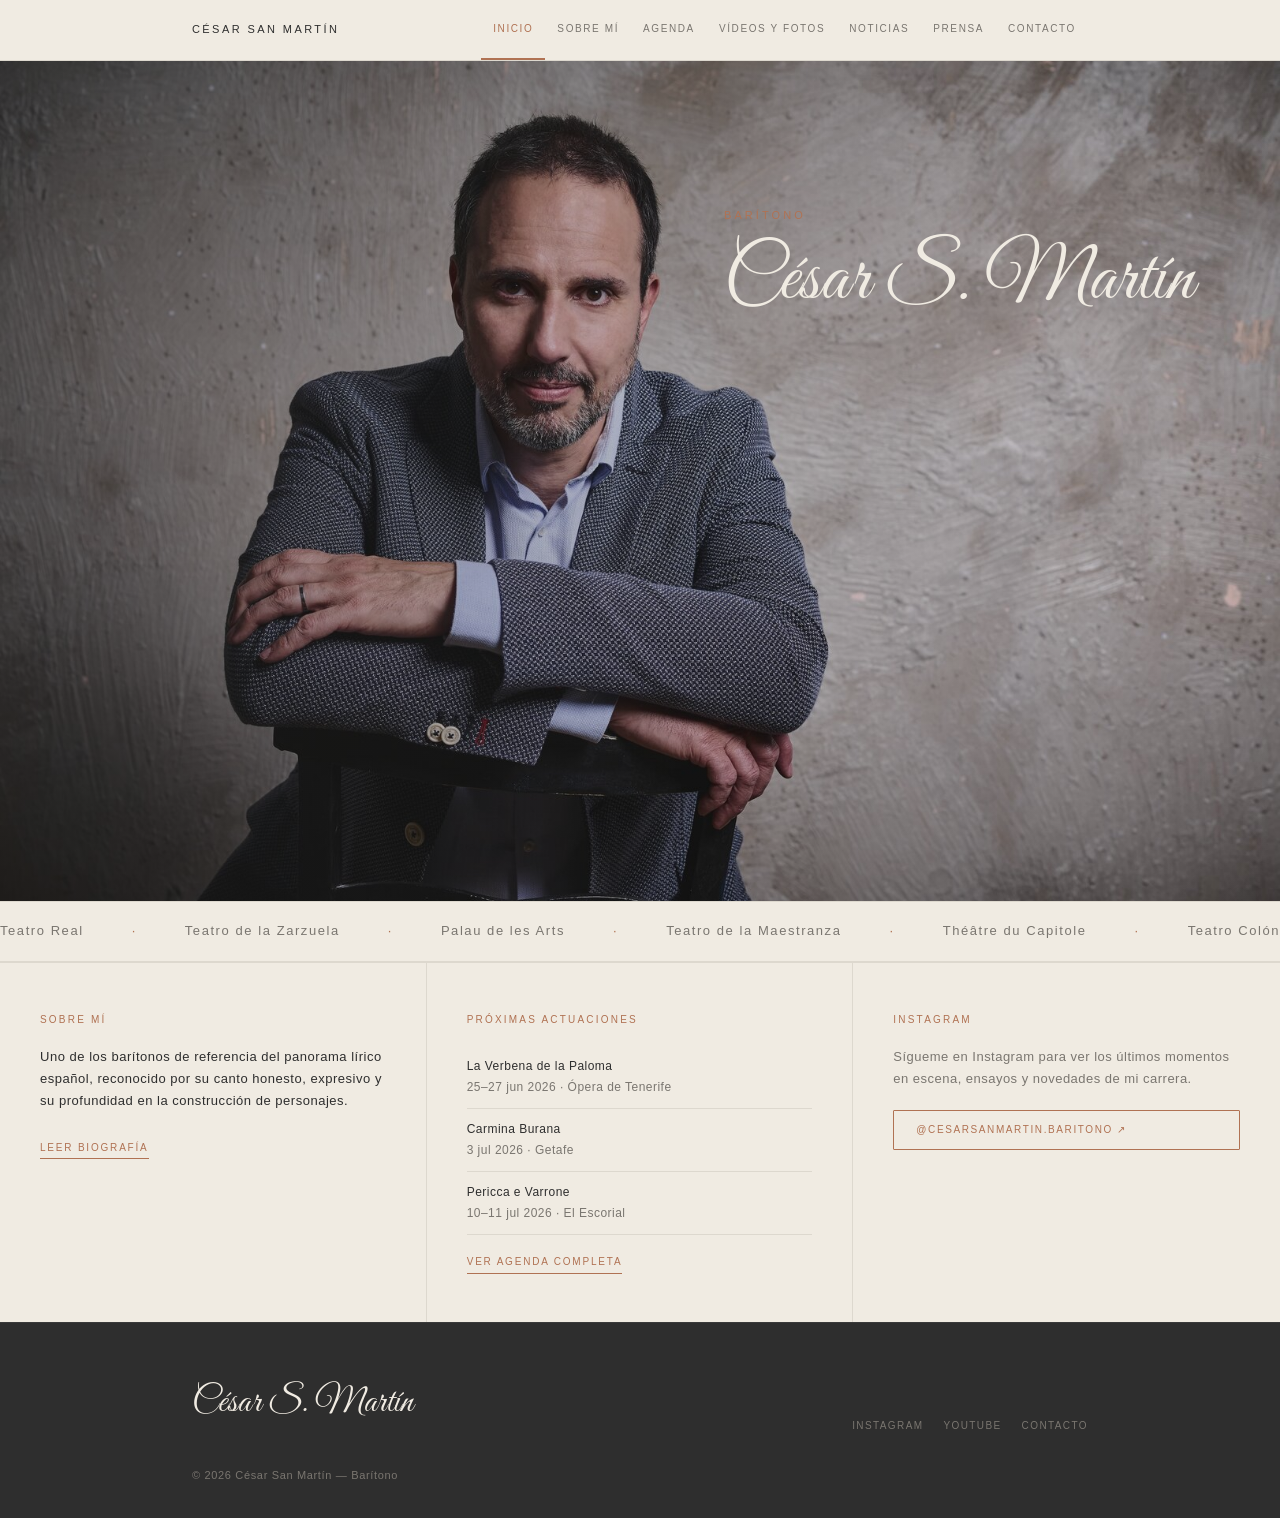
==== index.html @ d19641a6 "Add files via upload" ====
<!DOCTYPE html>
<html lang="es">
<head>
<meta charset="UTF-8">
<meta name="viewport" content="width=device-width, initial-scale=1.0">
<title>César San Martín — Barítono</title>
<link rel="preconnect" href="https://fonts.googleapis.com">
<link rel="preconnect" href="https://fonts.gstatic.com" crossorigin>
<link href="https://fonts.googleapis.com/css2?family=Cormorant+Garamond:ital,wght@0,300;1,300&family=Great+Vibes&display=swap" rel="stylesheet">
<style>
:root {
  --gray: #2e2e2e;
  --white: #f0ebe2;
  --dim: #7a7670;
  --clay: #b07253;
  --clay-lt: #c98d6a;
  --line: #3a3a3a;
  --line-lt: #ddd8ce;
  --max: 960px;
}
*{box-sizing:border-box;margin:0;padding:0;}
html{scroll-behavior:smooth;}
body{
  background:var(--white);
  color:var(--gray);
  font-family:'Helvetica Neue',HelveticaNeue,Helvetica,Arial,sans-serif;
  font-weight:200;
  line-height:1.75;
  letter-spacing:.03em;
  -webkit-font-smoothing:antialiased;
}
a{color:inherit;text-decoration:none;}
img{display:block;}

/* NAV */
nav{
  position:sticky;top:0;z-index:100;
  background:var(--white);
  border-bottom:1px solid var(--line-lt);
}
.nav-inner{
  max-width:var(--max);margin:0 auto;
  padding:0 32px;
  display:flex;align-items:center;justify-content:space-between;gap:24px;
  height:60px;
}
.nav-brand{
  font-family:'Helvetica Neue',HelveticaNeue,Helvetica,Arial,sans-serif;
  font-size:11px;font-weight:200;letter-spacing:.22em;text-transform:uppercase;
  white-space:nowrap;flex-shrink:0;
}
.nav-links{display:flex;gap:0;overflow-x:auto;scrollbar-width:none;}
.nav-links::-webkit-scrollbar{display:none;}
.nav-links a{
  font-size:10px;letter-spacing:.16em;text-transform:uppercase;
  color:var(--dim);white-space:nowrap;padding:0 12px;height:60px;
  display:flex;align-items:center;border-bottom:2px solid transparent;
}
.nav-links a:hover{color:var(--gray);}
.nav-links a.active{color:var(--clay);border-bottom-color:var(--clay);}

/* PAGES */
.page{display:none;}
.page.active{display:block;}

/* HERO */
.hero{
  position:relative;width:100%;height:calc(100vh - 60px);
  min-height:480px;overflow:hidden;
}
.hero img{
  position:absolute;inset:0;
  width:100%;height:100%;
  object-fit:cover;object-position:left center;
}
.hero-overlay{
  position:absolute;inset:0;
  background:linear-gradient(to left,rgba(46,46,46,.0) 0%,rgba(46,46,46,.28) 45%,rgba(46,46,46,.42) 100%);
}
.hero-text{
  position:absolute;inset:0;
  display:flex;flex-direction:column;justify-content:center;
  padding:0 64px;padding-bottom:48vh;
  max-width:620px;margin-left:auto;
}
.hero-label{
  font-size:11px;letter-spacing:.28em;text-transform:uppercase;
  color:var(--clay);margin-bottom:14px;
}
.hero-name{
  font-family:'Great Vibes',cursive;
  font-size:clamp(44px,6vw,80px);
  font-weight:400;line-height:1.1;
  color:var(--white);
}
@media(max-width:600px){
  .hero-text{padding:0 32px;padding-bottom:40vh;margin-left:0;}
}

/* SHARED */
.wrap{max-width:var(--max);margin:0 auto;padding:0 32px;}
.section-label{
  font-size:10px;letter-spacing:.22em;text-transform:uppercase;
  color:var(--clay);margin-bottom:12px;
}
.section-title{
  font-family:'Helvetica Neue',HelveticaNeue,Helvetica,Arial,sans-serif;
  font-size:clamp(20px,3vw,30px);
  font-weight:100;letter-spacing:.04em;margin-bottom:48px;
}
.read-more{
  display:inline-block;margin-top:18px;
  font-size:10px;letter-spacing:.18em;text-transform:uppercase;
  color:var(--clay);border-bottom:1px solid var(--clay);padding-bottom:2px;
}
.read-more:hover{color:var(--clay-lt);border-color:var(--clay-lt);}

/* MARQUEE */
.marquee-wrap{
  border-top:1px solid var(--line-lt);border-bottom:1px solid var(--line-lt);
  padding:18px 0;overflow:hidden;background:var(--white);
}
.marquee-track{
  display:flex;gap:48px;white-space:nowrap;
  animation:scroll 40s linear infinite;width:max-content;
}
@media(prefers-reduced-motion:reduce){.marquee-track{animation:none;}}
@keyframes scroll{from{transform:translateX(0);}to{transform:translateX(-50%);}}
.marquee-track span{
  font-family:'Helvetica Neue',HelveticaNeue,Helvetica,Arial,sans-serif;
  font-weight:200;font-size:13px;letter-spacing:.12em;color:var(--dim);
}
.marquee-track .sep{color:var(--clay);}

/* HOME SECTIONS */
.home-block{padding:72px 0;}
.home-block+.home-block{border-top:1px solid var(--line-lt);}
.home-block.dark{background:var(--gray);color:var(--white);}
.home-block.dark .section-label{color:var(--clay);}
.home-block.dark .section-title{color:var(--white);}

/* HOME: 3 summary cards */
.summary-grid{
  display:grid;grid-template-columns:repeat(3,1fr);gap:0;
  border-top:1px solid var(--line-lt);
}
@media(max-width:700px){.summary-grid{grid-template-columns:1fr;}}
.summary-card{
  padding:48px 40px;border-right:1px solid var(--line-lt);
}
.summary-card:last-child{border-right:none;}
@media(max-width:700px){
  .summary-card{border-right:none;border-bottom:1px solid var(--line-lt);}
  .summary-card:last-child{border-bottom:none;}
}
.summary-card .section-label{margin-bottom:18px;}
.summary-card h3{
  font-family:'Helvetica Neue',HelveticaNeue,Helvetica,Arial,sans-serif;
  font-size:13px;font-weight:200;letter-spacing:.04em;
  color:var(--gray);line-height:1.7;margin-bottom:8px;
}
.summary-card .mini-concert{
  padding:10px 0;border-bottom:1px solid var(--line-lt);
  font-size:12px;color:var(--dim);
}
.summary-card .mini-concert strong{color:var(--gray);font-weight:300;display:block;}
.insta-widget{
  display:flex;flex-direction:column;gap:12px;
}
.insta-link{
  display:flex;align-items:center;gap:10px;
  font-size:12px;color:var(--dim);
}
.insta-link svg{flex-shrink:0;}

/* BIO */
.bio-cols{display:grid;grid-template-columns:1fr 1fr;gap:48px;}
@media(max-width:640px){.bio-cols{grid-template-columns:1fr;}}
.bio-cols p{font-size:14px;line-height:1.9;color:#555;}
.bio-cols p+p{margin-top:16px;}
.bio-note{
  grid-column:1/-1;border-left:1px solid var(--clay);
  padding-left:20px;font-style:italic;font-weight:200;font-size:13px;color:var(--dim);
}
.home-bio{display:grid;grid-template-columns:1fr 1fr;gap:64px;align-items:center;}
@media(max-width:640px){.home-bio{grid-template-columns:1fr;}}
.home-bio-img{aspect-ratio:3/4;overflow:hidden;border-radius:2px;}
.home-bio-img img{width:100%;height:100%;object-fit:cover;}
.home-bio-text p{font-size:14px;color:#b8b2a8;line-height:1.9;}

/* CONCERTS */
.year-group{margin-bottom:48px;}
.year-label{
  font-size:10px;letter-spacing:.22em;text-transform:uppercase;
  color:var(--clay);margin-bottom:16px;padding-bottom:10px;
  border-bottom:1px solid var(--line-lt);
}
.concert-row{
  display:grid;grid-template-columns:140px 1fr 1fr;
  gap:16px;padding:14px 0;border-bottom:1px solid var(--line-lt);
  align-items:baseline;
}
@media(max-width:600px){.concert-row{grid-template-columns:1fr;gap:2px;padding:14px 0;}}
.concert-date{
  font-size:10px;letter-spacing:.1em;text-transform:uppercase;
  color:var(--clay);font-weight:200;
}
.concert-title{font-size:14px;font-weight:300;}
.concert-role{font-size:12px;color:var(--dim);font-style:italic;}
.concert-place{font-size:12px;color:var(--dim);text-align:right;}
@media(max-width:600px){.concert-place{text-align:left;}}
.agenda-insta{
  margin-top:48px;padding:32px;
  border:1px solid var(--line-lt);border-radius:2px;
  display:flex;align-items:center;justify-content:space-between;flex-wrap:wrap;gap:20px;
}
.agenda-insta p{font-size:13px;color:var(--dim);max-width:380px;line-height:1.7;}
.btn-outline{
  font-size:10px;letter-spacing:.16em;text-transform:uppercase;
  color:var(--clay);border:1px solid var(--clay);
  padding:10px 22px;border-radius:1px;white-space:nowrap;
}
.btn-outline:hover{background:var(--clay);color:var(--white);}

/* PRESS */
.press-item{
  display:grid;grid-template-columns:110px 1fr;
  gap:28px;padding:28px 0;border-bottom:1px solid var(--line-lt);align-items:start;
}
.press-item:first-child{border-top:1px solid var(--line-lt);}
@media(max-width:600px){.press-item{grid-template-columns:1fr;gap:8px;}}
.press-source{font-size:10px;letter-spacing:.12em;text-transform:uppercase;color:var(--clay);padding-top:3px;}
.press-item blockquote{
  font-style:italic;font-weight:200;font-size:15px;line-height:1.7;color:#333;
}
.press-placeholder{
  padding:48px;text-align:center;border:1px dashed var(--line-lt);
  font-size:12px;color:var(--dim);letter-spacing:.06em;
}

/* NEWS */
.news-grid{display:grid;grid-template-columns:repeat(2,1fr);gap:32px;}
@media(max-width:640px){.news-grid{grid-template-columns:1fr;}}
.news-card{
  padding:28px;border:1px solid var(--line-lt);
  display:flex;flex-direction:column;gap:10px;
}
.news-date{font-size:10px;letter-spacing:.14em;text-transform:uppercase;color:var(--clay);}
.news-title{font-size:15px;font-weight:300;line-height:1.45;color:var(--gray);}
.news-excerpt{font-size:13px;color:var(--dim);line-height:1.7;}
.news-link{
  font-size:10px;letter-spacing:.14em;text-transform:uppercase;
  color:var(--clay);margin-top:auto;
}
.news-link:hover{color:var(--clay-lt);}

/* GALLERY */
.gallery-sub{
  font-size:10px;letter-spacing:.18em;text-transform:uppercase;
  color:var(--clay);margin-bottom:14px;
}
.gallery-portraits{display:grid;grid-template-columns:repeat(3,1fr);gap:8px;}
@media(max-width:600px){.gallery-portraits{grid-template-columns:repeat(2,1fr);}}
.gallery-portraits .p{aspect-ratio:3/4;overflow:hidden;border-radius:2px;background:#e0dbd2;}
.gallery-portraits .p img{width:100%;height:100%;object-fit:cover;transition:transform .5s ease;}
.gallery-portraits .p:hover img{transform:scale(1.04);}
.gallery-stage{display:grid;grid-template-columns:1fr 1fr;gap:8px;margin-top:8px;}
@media(max-width:600px){.gallery-stage{grid-template-columns:1fr;}}
.gallery-stage .p{aspect-ratio:4/3;overflow:hidden;border-radius:2px;background:#e0dbd2;}
.gallery-stage .p img{width:100%;height:100%;object-fit:cover;transition:transform .5s ease;}
.gallery-stage .p:hover img{transform:scale(1.04);}

/* VIDEOS */
.video-grid{display:grid;grid-template-columns:repeat(2,1fr);gap:20px;}
@media(max-width:600px){.video-grid{grid-template-columns:1fr;}}
.video-card{
  aspect-ratio:16/9;position:relative;overflow:hidden;
  background:#1a1a1a;border-radius:2px;
}
.video-card iframe{width:100%;height:100%;border:none;}
.video-channel{
  margin-top:32px;padding:28px;border:1px solid var(--line-lt);
  display:flex;align-items:center;justify-content:space-between;flex-wrap:wrap;gap:16px;
}
.video-channel p{font-size:13px;color:var(--dim);}

/* CONTACT FORM */
.contact-grid{display:grid;grid-template-columns:1fr 1fr;gap:64px;}
@media(max-width:640px){.contact-grid{grid-template-columns:1fr;}}
.contact-intro{
  font-size:clamp(18px,2.8vw,26px);font-weight:100;
  letter-spacing:.02em;line-height:1.4;margin-bottom:20px;
}
.contact-note{font-size:13px;color:var(--dim);line-height:1.8;}
.form-field{margin-bottom:20px;}
.form-field label{
  display:block;font-size:10px;letter-spacing:.16em;text-transform:uppercase;
  color:var(--clay);margin-bottom:8px;
}
.form-field input,
.form-field textarea,
.form-field select{
  width:100%;
  background:transparent;
  border:none;border-bottom:1px solid var(--line-lt);
  padding:10px 0;
  font-family:'Helvetica Neue',HelveticaNeue,Helvetica,Arial,sans-serif;
  font-size:14px;font-weight:200;letter-spacing:.03em;
  color:var(--gray);outline:none;resize:none;
}
.form-field input:focus,
.form-field textarea:focus,
.form-field select:focus{border-bottom-color:var(--clay);}
.form-field textarea{min-height:120px;}
.form-submit{
  display:inline-block;
  font-size:10px;letter-spacing:.18em;text-transform:uppercase;
  background:var(--clay);color:var(--white);
  border:none;padding:14px 32px;cursor:pointer;
  font-family:'Helvetica Neue',HelveticaNeue,Helvetica,Arial,sans-serif;
}
.form-submit:hover{background:var(--clay-lt);}

/* INNER */
.inner-page{padding:72px 0;}
.inner-page+.inner-page{border-top:1px solid var(--line-lt);}
.inner-dark{background:var(--gray);color:var(--white);padding:72px 0;}
.inner-dark .section-label{color:var(--clay);}
.inner-dark .concert-row{border-bottom-color:var(--line);}
.inner-dark .year-label{border-bottom-color:var(--line);color:var(--clay-lt);}

/* FOOTER */
footer{
  background:var(--gray);color:var(--white);
  padding:48px 0 32px;border-top:1px solid var(--line);
}
.foot-inner{
  display:flex;justify-content:space-between;align-items:flex-end;
  flex-wrap:wrap;gap:20px;margin-bottom:32px;
}
.foot-brand{
  font-family:'Great Vibes',cursive;
  font-size:36px;color:var(--white);
}
.foot-links{display:flex;gap:20px;flex-wrap:wrap;}
.foot-links a{font-size:10px;letter-spacing:.14em;text-transform:uppercase;color:var(--dim);}
.foot-links a:hover{color:var(--white);}
.foot-meta{font-size:11px;color:var(--dim);letter-spacing:.06em;}


/* ACCORDION AÑOS */
.year-group { margin-bottom: 0; border-top: 1px solid var(--line-lt); }
.year-toggle {
  display: flex; align-items: center; justify-content: space-between;
  padding: 18px 0; cursor: pointer; user-select: none;
}
.year-toggle .year-label {
  margin-bottom: 0; padding-bottom: 0; border-bottom: none;
  font-size: 10px; letter-spacing: .22em; text-transform: uppercase; color: var(--clay);
}
.year-toggle .year-arrow {
  font-size: 11px; color: var(--clay); transition: transform .3s ease;
}
.year-group.open .year-arrow { transform: rotate(180deg); }
.year-body { display: none; }
.year-group.open .year-body { display: block; }

/* PULL QUOTE */
.pull-quote{
  font-style:italic;font-weight:200;
  font-size:clamp(18px,2.8vw,24px);line-height:1.5;
  color:var(--gray);max-width:680px;margin-bottom:12px;
}
.pull-author{font-size:10px;letter-spacing:.14em;text-transform:uppercase;color:var(--clay);}
</style>
</head>
<body>

<nav>
  <div class="nav-inner">
    <div class="nav-brand">César San Martín</div>
    <div class="nav-links">
      <a href="#" class="active" data-page="home">Inicio</a>
      <a href="#" data-page="sobre-mi">Sobre mí</a>
      <a href="#" data-page="agenda">Agenda</a>
      <a href="#" data-page="media">Vídeos y fotos</a>
      <a href="#" data-page="noticias">Noticias</a>
      <a href="#" data-page="prensa">Prensa</a>
      <a href="#" data-page="contacto">Contacto</a>
    </div>
  </div>
</nav>

<!-- ===== INICIO ===== -->
<div class="page active" id="page-home">

  <div class="hero">
    <img src="img/hero.jpg" alt="César San Martín, barítono">
    <div class="hero-overlay"></div>
    <div class="hero-text">
      <div class="hero-label">Barítono</div>
      <h1 class="hero-name">César S. Martín</h1>
    </div>
  </div>

  <div class="marquee-wrap">
    <div class="marquee-track">
      <span>Teatro Real</span><span class="sep"> · </span>
      <span>Teatro de la Zarzuela</span><span class="sep"> · </span>
      <span>Palau de les Arts</span><span class="sep"> · </span>
      <span>Teatro de la Maestranza</span><span class="sep"> · </span>
      <span>Théâtre du Capitole</span><span class="sep"> · </span>
      <span>Teatro Colón de Bogotá</span><span class="sep"> · </span>
      <span>Teatro São Carlos</span><span class="sep"> · </span>
      <span>Maggio Musicale Fiorentino</span><span class="sep"> · </span>
      <span>Teatro San Carlo de Nápoles</span><span class="sep"> · </span>
      <span>Teatro G. Rossini de Pesaro</span><span class="sep"> · </span>
      <span>Teatro Real</span><span class="sep"> · </span>
      <span>Teatro de la Zarzuela</span><span class="sep"> · </span>
      <span>Palau de les Arts</span><span class="sep"> · </span>
      <span>Teatro de la Maestranza</span><span class="sep"> · </span>
      <span>Théâtre du Capitole</span><span class="sep"> · </span>
      <span>Teatro Colón de Bogotá</span><span class="sep"> · </span>
      <span>Teatro São Carlos</span><span class="sep"> · </span>
      <span>Maggio Musicale Fiorentino</span><span class="sep"> · </span>
      <span>Teatro San Carlo de Nápoles</span><span class="sep"> · </span>
      <span>Teatro G. Rossini de Pesaro</span><span class="sep"> · </span>
    </div>
  </div>

  <!-- 3 summary cards -->
  <div class="summary-grid">

    <div class="summary-card">
      <div class="section-label">Sobre mí</div>
      <h3>Uno de los barítonos de referencia del panorama lírico español, reconocido por su canto honesto, expresivo y su profundidad en la construcción de personajes.</h3>
      <a class="read-more" href="#" data-page="sobre-mi">Leer biografía</a>
    </div>

    <div class="summary-card">
      <div class="section-label">Próximas actuaciones</div>
      <div class="mini-concert">
        <strong>La Verbena de la Paloma</strong>
        25–27 jun 2026 · Ópera de Tenerife
      </div>
      <div class="mini-concert">
        <strong>Carmina Burana</strong>
        3 jul 2026 · Getafe
      </div>
      <div class="mini-concert">
        <strong>Pericca e Varrone</strong>
        10–11 jul 2026 · El Escorial
      </div>
      <a class="read-more" href="#" data-page="agenda">Ver agenda completa</a>
    </div>

    <div class="summary-card">
      <div class="section-label">Instagram</div>
      <div class="insta-widget">
        <p style="font-size:13px;color:var(--dim);line-height:1.7;">Sígueme en Instagram para ver los últimos momentos en escena, ensayos y novedades de mi carrera.</p>
        <a class="btn-outline" href="https://instagram.com/cesarsanmartin.baritono" target="_blank" rel="noopener" style="display:inline-block;margin-top:8px;">
          @cesarsanmartin.baritono ↗
        </a>
      </div>
    </div>

  </div>

</div>


<!-- ===== SOBRE MÍ ===== -->
<div class="page" id="page-sobre-mi">
  <div class="inner-page">
    <div class="wrap">
      <div class="section-label">Sobre mí</div>
      <h2 class="section-title">Barítono lírico madrileño</h2>
      <div class="bio-cols">
        <div>
          <p>César San Martín, nacido en Madrid, inicia sus estudios de piano a los 8 años y comienza su formación vocal a los 23 con la maestra Lola Bosom. Prosigue sus estudios en la Escuela Superior de Canto de Madrid, donde obtiene el Premio Fin de Carrera Lola Rodríguez Aragón.</p>
          <p>Ha sido galardonado en los concursos internacionales "Francisco Viñas" (Premio Especial, 2010) y "Ciudad de Logroño" (Primer Premio). Desde su debut en el Teatro Real de Madrid en 2008 con Il barbiere di Siviglia, ha desarrollado una carrera de más de quince años sobre los grandes escenarios líricos españoles e internacionales.</p>
          <p>Consolidado como uno de los barítonos de referencia del panorama lírico español, destaca por un canto honesto y expresivo, así como por su versatilidad y la profundidad con la que construye cada personaje.</p>
        </div>
        <div>
          <p>Ha cantado en el Teatro Real y el Teatro de la Zarzuela de Madrid, el Palau de les Arts de Valencia, el Teatro de la Maestranza de Sevilla, el Théâtre du Capitole de Toulouse, el Teatro Colón de Bogotá, el Teatro São Carlos de Lisboa, el Maggio Musicale Fiorentino, el Teatro San Carlo de Nápoles y el Teatro G. Rossini de Pesaro, entre otros.</p>
          <p>Ha trabajado bajo la batuta de Alberto Zedda, Renato Palumbo, Nicola Luisotti, Eliahu Inbal y Jesús López Cobos, y dirigido escénicamente por Robert Carsen, Peter Sellars, Mario Martone, Graham Vick, Emilio Sagi, Paco Azorín y José Carlos Plaza.</p>
          <p>Gran conocedor del repertorio de zarzuela, ha estado presente en todas las temporadas del Teatro de la Zarzuela desde el inicio de su carrera.</p>
        </div>
        <div class="bio-note">En la actualidad trabaja su repertorio con el barítono Carlos Álvarez y con Valle Duque en la preparación de sus próximos compromisos.</div>
      </div>
    </div>
  </div>
  <div class="inner-dark">
    <div class="wrap">
      <div class="section-label">Próximas temporadas</div>
      <div style="display:grid;grid-template-columns:1fr 1fr;gap:12px 48px;margin-top:8px;">
        <div style="padding:12px 0;border-bottom:1px solid var(--line);font-size:13px;color:#b8b2a8;"><strong style="color:var(--white);font-weight:300;display:block;">Paquiro</strong>Goyescas · Teatro de la Zarzuela</div>
        <div style="padding:12px 0;border-bottom:1px solid var(--line);font-size:13px;color:#b8b2a8;"><strong style="color:var(--white);font-weight:300;display:block;">Julián</strong>La Verbena de la Paloma · T. de la Zarzuela / Campoamor / Ópera de Tenerife</div>
        <div style="padding:12px 0;border-bottom:1px solid var(--line);font-size:13px;color:#b8b2a8;"><strong style="color:var(--white);font-weight:300;display:block;">Estreno</strong>Bodas de Sangre · Teatro Real de Madrid</div>
        <div style="padding:12px 0;border-bottom:1px solid var(--line);font-size:13px;color:#b8b2a8;"><strong style="color:var(--white);font-weight:300;display:block;">Felipe</strong>La Revoltosa · Palacio de Festivales de Cantabria</div>
      </div>
    </div>
  </div>
</div>


<!-- ===== AGENDA ===== -->
<div class="page" id="page-agenda">
  <div class="inner-page">
    <div class="wrap">
      <div class="section-label">Agenda</div>
      <h2 class="section-title">Actuaciones</h2>

      <!-- PRÓXIMAS 2026 — abierto por defecto -->
      <div class="year-group open">
        <div class="year-toggle">
          <div class="year-label">2026 — Próximas actuaciones</div>
          <span class="year-arrow">▼</span>
        </div>
        <div class="year-body">
          <div class="concert-row"><div class="concert-date">18–19 dic</div><div><div class="concert-title">Oratorio de Navidad — Martín Palmeri</div><div class="concert-role">Barítono solista</div></div><div class="concert-place">Cracovia, Polonia</div></div>
          <div class="concert-row"><div class="concert-date">20 nov</div><div><div class="concert-title">Katiuska</div></div><div class="concert-place">Teatro Gayarre, Pamplona</div></div>
          <div class="concert-row"><div class="concert-date">30 jul – 2 ago</div><div><div class="concert-title">La Tabernera del Puerto</div><div class="concert-role">Juan de Eguía</div></div><div class="concert-place">Teatro Colón, Bogotá</div></div>
          <div class="concert-row"><div class="concert-date">10–11 jul</div><div><div class="concert-title">Pericca e Varrone</div></div><div class="concert-place">San Lorenzo de El Escorial</div></div>
          <div class="concert-row"><div class="concert-date">3 jul</div><div><div class="concert-title">Carmina Burana — concierto</div><div class="concert-role">Barítono solista</div></div><div class="concert-place">Getafe</div></div>
          <div class="concert-row"><div class="concert-date">25–27 jun</div><div><div class="concert-title">La Verbena de la Paloma</div><div class="concert-role">Julián</div></div><div class="concert-place">Ópera de Tenerife, Santa Cruz de Tenerife</div></div>
        </div>
      </div>

      <div class="year-group">
        <div class="year-toggle">
          <div class="year-label">2025</div>
          <span class="year-arrow">▼</span>
        </div>
        <div class="year-body">
          <div class="concert-row"><div class="concert-date">5–21 jun</div><div><div class="concert-title">La Tabernera del Puerto</div><div class="concert-role">Juan de Eguía</div></div><div class="concert-place">Teatro de la Zarzuela, Madrid</div></div>
          <div class="concert-row"><div class="concert-date">10–11 abr</div><div><div class="concert-title">Réquiem op. 48 — Fauré</div></div><div class="concert-place">Teatro Cervantes, Málaga</div></div>
          <div class="concert-row"><div class="concert-date">18 feb</div><div><div class="concert-title">Un tal Oudrid (Ambigú)</div></div><div class="concert-place">Teatro de la Zarzuela, Madrid</div></div>
          <div class="concert-row"><div class="concert-date">2025</div><div><div class="concert-title">Carmen — Bizet</div><div class="concert-role">Le Dancaïre</div></div><div class="concert-place">AGAO, Pamplona</div></div>
        </div>
      </div>

      <div class="year-group">
        <div class="year-toggle">
          <div class="year-label">2024</div>
          <span class="year-arrow">▼</span>
        </div>
        <div class="year-body">
          <div class="concert-row"><div class="concert-date">7–16 nov</div><div><div class="concert-title">Turandot — Puccini</div></div><div class="concert-place">Teatro de la Maestranza, Sevilla</div></div>
          <div class="concert-row"><div class="concert-date">29 jun</div><div><div class="concert-title">Concierto de Zarzuela</div></div><div class="concert-place">Real Coliseo Carlos III, El Escorial</div></div>
          <div class="concert-row"><div class="concert-date">21 jun</div><div><div class="concert-title">Concierto Género Chico</div></div><div class="concert-place">Museo del Prado, Madrid</div></div>
          <div class="concert-row"><div class="concert-date">19 jun</div><div><div class="concert-title">Concierto de Zarzuela</div></div><div class="concert-place">SGAE, Madrid</div></div>
          <div class="concert-row"><div class="concert-date">31 may – 1 jun</div><div><div class="concert-title">Carmina Burana — Orff</div><div class="concert-role">Barítono solista</div></div><div class="concert-place">Auditorio Alfredo Kraus, Las Palmas</div></div>
          <div class="concert-row"><div class="concert-date">2024</div><div><div class="concert-title">Manon — Massenet</div><div class="concert-role">Monsieur de Brétigny</div></div><div class="concert-place">Teatro Villamarta, Jerez</div></div>
          <div class="concert-row"><div class="concert-date">2024</div><div><div class="concert-title">Madama Butterfly — Puccini</div><div class="concert-role">Sharpless</div></div><div class="concert-place">Asociación Lírica Luis Mariano</div></div>
          <div class="concert-row"><div class="concert-date">2024</div><div><div class="concert-title">Romance de Puerto — Sorozábal</div><div class="concert-role">Juan de Eguía</div></div><div class="concert-place">Autoridad Portuaria de Santander</div></div>
          <div class="concert-row"><div class="concert-date">2024</div><div><div class="concert-title">Concierto Conmemorativo — Beethoven</div><div class="concert-role">Barítono solista</div></div><div class="concert-place">Orquesta y Coro Nacionales de España</div></div>
          <div class="concert-row"><div class="concert-date">2024</div><div><div class="concert-title">La Bohème — Puccini</div><div class="concert-role">Schaunard</div></div><div class="concert-place">Opus Lirica</div></div>
        </div>
      </div>

      <div class="year-group">
        <div class="year-toggle">
          <div class="year-label">2023</div>
          <span class="year-arrow">▼</span>
        </div>
        <div class="year-body">
          <div class="concert-row"><div class="concert-date">2023</div><div><div class="concert-title">Il barbiere di Siviglia — Rossini</div><div class="concert-role">Fígaro</div></div><div class="concert-place">Ensemble Contratemps</div></div>
          <div class="concert-row"><div class="concert-date">2023</div><div><div class="concert-title">Barbieri 200 Años: Dos Sainetes Picarescos</div><div class="concert-role">Pascual</div></div><div class="concert-place">Teatro Real Coliseo Carlos III</div></div>
          <div class="concert-row"><div class="concert-date">2023</div><div><div class="concert-title">Novena de Beethoven</div><div class="concert-role">Barítono solista</div></div><div class="concert-place">Fundación Juan March</div></div>
          <div class="concert-row"><div class="concert-date">2023</div><div><div class="concert-title">Die Zauberflöte — Mozart</div><div class="concert-role">Papageno</div></div><div class="concert-place">Opus Lirica</div></div>
        </div>
      </div>

      <div class="year-group">
        <div class="year-toggle">
          <div class="year-label">2022</div>
          <span class="year-arrow">▼</span>
        </div>
        <div class="year-body">
          <div class="concert-row"><div class="concert-date">Nov</div><div><div class="concert-title">Policías y ladrones (estreno)</div><div class="concert-role">El Presunto Implicado</div></div><div class="concert-place">Teatro de la Zarzuela, Madrid</div></div>
          <div class="concert-row"><div class="concert-date">2022</div><div><div class="concert-title">Luisa Fernanda — Moreno Torroba</div><div class="concert-role">Vidal Hernando</div></div><div class="concert-place">Palacio de Festivales de Cantabria</div></div>
          <div class="concert-row"><div class="concert-date">2022</div><div><div class="concert-title">Pagliacci / Cavalleria rusticana</div><div class="concert-role">Silvio</div></div><div class="concert-place">Teatro Cervantes, Málaga</div></div>
          <div class="concert-row"><div class="concert-date">2022</div><div><div class="concert-title">Carmina Burana — Orff</div><div class="concert-role">Barítono solista</div></div><div class="concert-place">Orquesta Sinfónica de Las Palmas</div></div>
        </div>
      </div>

      <div class="year-group">
        <div class="year-toggle">
          <div class="year-label">2021</div>
          <span class="year-arrow">▼</span>
        </div>
        <div class="year-body">
          <div class="concert-row"><div class="concert-date">2021</div><div><div class="concert-title">María Moliner — Fons</div><div class="concert-role">Fernando Ramón</div></div><div class="concert-place">Festival de Teatro Lírico Español, Teatro Campoamor</div></div>
          <div class="concert-row"><div class="concert-date">2021</div><div><div class="concert-title">La Bohème — Puccini</div><div class="concert-role">Marcello</div></div><div class="concert-place">Asociación Lírica Luis Mariano</div></div>
        </div>
      </div>

      <!-- Instagram widget -->
      <div class="agenda-insta">
        <p>Sigue <strong>@cesarsanmartin.baritono</strong> en Instagram para ver las últimas novedades de la agenda en tiempo real.</p>
        <a class="btn-outline" href="https://instagram.com/cesarsanmartin.baritono" target="_blank" rel="noopener">Ver Instagram ↗</a>
      </div>

    </div>
  </div>
</div>


<!-- ===== VÍDEOS Y FOTOS ===== -->
<div class="page" id="page-media">
  <div class="inner-page">
    <div class="wrap">
      <div class="section-label">Vídeos</div>
      <h2 class="section-title">En escena</h2>
      <div class="video-channel" style="margin-bottom:24px;">
        <p>Próximamente: vídeos destacados de actuaciones en directo. Mientras tanto, visita el canal completo en YouTube.</p>
        <a class="btn-outline" href="https://www.youtube.com/@cesarsanmartin.baritono" target="_blank" rel="noopener">Ver canal de YouTube ↗</a>
      </div>
      <p style="font-size:12px;color:var(--dim);font-style:italic;">Para añadir vídeos concretos, comparte los enlaces de YouTube que quieras destacar y los incrusto aquí.</p>
    </div>
  </div>
  <div class="inner-page" style="border-top:1px solid var(--line-lt);">
    <div class="wrap">
      <div class="section-label">Fotos</div>
      <h2 class="section-title">Galería</h2>
      <div class="gallery-sub">Retratos</div>
      <div class="gallery-portraits">
        <div class="p"><img src="img/retrato-01.jpg" alt="César San Martín" loading="lazy"></div>
        <div class="p"><img src="img/retrato-02.jpg" alt="César San Martín" loading="lazy"></div>
        <div class="p"><img src="img/retrato-03.jpg" alt="César San Martín" loading="lazy"></div>
        <div class="p"><img src="img/retrato-05.jpg" alt="César San Martín" loading="lazy"></div>
        <div class="p"><img src="img/retrato-06.jpg" alt="César San Martín" loading="lazy"></div>
        <div class="p"><img src="img/retrato-07.jpg" alt="César San Martín" loading="lazy"></div>
      </div>
      <div class="gallery-sub" style="margin-top:40px;">En escena</div>
      <div class="gallery-stage">
        <div class="p"><img src="img/escena-01.jpg" alt="En escena" loading="lazy"></div>
        <div class="p"><img src="img/escena-02.jpg" alt="En escena" loading="lazy"></div>
      </div>
    </div>
  </div>
</div>


<!-- ===== NOTICIAS ===== -->
<div class="page" id="page-noticias">
  <div class="inner-page">
    <div class="wrap">
      <div class="section-label">Noticias</div>
      <h2 class="section-title">Últimas novedades</h2>
      <div class="news-grid">

        <div class="news-card">
          <div class="news-date">Junio 2025</div>
          <div class="news-title">Entrevista en Opera World: quince años de carrera y <em>La Tabernera del Puerto</em></div>
          <div class="news-excerpt">En conversación con Daniel Lara, San Martín repasa su trayectoria desde su debut en el Teatro Real hasta sus actuales compromisos, con especial atención al papel de Juan de Eguía en la producción de la Zarzuela.</div>
          <a class="news-link" href="https://www.operaworld.es/entrevista-al-baritono-cesar-san-martin/" target="_blank" rel="noopener">Leer entrevista ↗</a>
        </div>

        <div class="news-card">
          <div class="news-date">Noviembre 2024</div>
          <div class="news-title"><em>Turandot</em> en el Teatro de la Maestranza de Sevilla</div>
          <div class="news-excerpt">César San Martín participa en la nueva producción de Turandot de Puccini en el Teatro de la Maestranza de Sevilla, una de las referencias de la ópera en España.</div>
          <a class="news-link" href="https://www.operabase.com/cesar-san-martin-a3577/es" target="_blank" rel="noopener">Ver en Operabase ↗</a>
        </div>

        <div class="news-card">
          <div class="news-date">2022</div>
          <div class="news-title">Protagonista del estreno de <em>Policías y ladrones</em> en el Teatro de la Zarzuela</div>
          <div class="news-excerpt">San Martín asumió en último momento el papel principal de esta nueva zarzuela encargada al compositor Tomás Marco, en un estreno largamente esperado que había sido cancelado en dos ocasiones anteriores.</div>
          <a class="news-link" href="https://www.plateamagazine.com/noticias/14117-cesar-san-martin-sustituye-a-manuel-lanza-como-protagonista-del-estreno-de-policias-y-ladrones-en-la-zarzuela" target="_blank" rel="noopener">Leer noticia ↗</a>
        </div>

        <div class="news-card">
          <div class="news-date">2022</div>
          <div class="news-title"><em>Luisa Fernanda</em> en el Palacio de Festivales de Cantabria — nueva producción</div>
          <div class="news-excerpt">Nueva producción de la célebre zarzuela de Moreno Torroba en el Palacio de Festivales de Cantabria, con César San Martín en el papel de Vidal Hernando.</div>
          <a class="news-link" href="https://www.operabase.com/cesar-san-martin-a3577/es" target="_blank" rel="noopener">Ver en Operabase ↗</a>
        </div>

        <div class="news-card">
          <div class="news-date">2016</div>
          <div class="news-title"><em>Goyescas</em> en el Centenario de Granados — Florencia y Nápoles</div>
          <div class="news-excerpt">Con motivo del centenario de la muerte de Enrique Granados, San Martín interpretó Goyescas en la Ópera de Florencia y el Teatro San Carlo de Nápoles, dos de los teatros más prestigiosos de Italia.</div>
          <a class="news-link" href="https://biamartists.com/cesar-san-martin-biografia" target="_blank" rel="noopener">Leer más ↗</a>
        </div>

        <div class="news-card">
          <div class="news-date">2014</div>
          <div class="news-title">Entrevista en Codalario: «La zarzuela me emociona tanto que el corazón prevalece sobre la técnica»</div>
          <div class="news-excerpt">Una de las entrevistas más completas sobre su visión artística, su vinculación a la zarzuela y el momento de su carrera en aquel momento de consolidación.</div>
          <a class="news-link" href="https://www.codalario.com/cesar-san-martin/entrevistas/cesar-san-martin--baritono-la-zarzuela-me-emociona-tanto-que-a-veces-siento-que-el-corazon-prevalece-sobre-la-tecnica_2282_4_5330_0_1_in.html" target="_blank" rel="noopener">Leer entrevista ↗</a>
        </div>

      </div>
    </div>
  </div>
</div>


<!-- ===== PRENSA ===== -->
<div class="page" id="page-prensa">
  <div class="inner-page">
    <div class="wrap">
      <div class="section-label">Prensa</div>
      <h2 class="section-title">Críticas y reseñas</h2>
      <div class="press-item">
        <div class="press-source">Teatro Real</div>
        <blockquote>Dos décadas sobre los grandes escenarios líricos españoles, desde Il barbiere di Siviglia hasta Tristan und Isolde, pasando por Les Huguenots y La traviata.</blockquote>
      </div>
      <div class="press-item">
        <div class="press-source">Opera World · Jun 2025</div>
        <blockquote>Uno de los intérpretes más versátiles y destacados de su generación, que este año celebra además sus primeros quince años de carrera como cantante.</blockquote>
      </div>
      <div class="press-item">
        <div class="press-source">Platea Magazine</div>
        <blockquote>El excelente barítono César San Martín, muy buen conocedor del repertorio.</blockquote>
      </div>
      <div class="press-item">
        <div class="press-source">Jordi Lledó · Platea Magazine</div>
        <blockquote>El barítono no solo cantó de forma heroica, sino que hizo un papel teatral digno de admirar. Hizo una versión bastante interesante del número musical, comúnmente conocido como «la canción de Juan de León».</blockquote>
      </div>
      <div class="press-item">
        <div class="press-source">Codalario</div>
        <blockquote>La zarzuela me emociona tanto que a veces siento que el corazón prevalece sobre la técnica.</blockquote>
      </div>
      <div class="press-item">
        <div class="press-source">Lyric Art · BIAM</div>
        <blockquote>Voz cálida, línea de canto limpia y una notable capacidad para adaptarse a personajes de naturaleza muy distinta.</blockquote>
      </div>
      <div class="press-placeholder">
        Las próximas críticas se irán añadiendo desde la conversación CRÍTICAS del proyecto.
      </div>
    </div>
  </div>
</div>


<!-- ===== CONTACTO ===== -->
<div class="page" id="page-contacto">
  <div class="inner-page">
    <div class="wrap">
      <div class="section-label">Contacto</div>
      <div class="contact-grid">
        <div>
          <p class="contact-intro">¿Organizas un teatro, festival o concierto?</p>
          <p class="contact-note">Escríbenos a través de este formulario para consultas profesionales, contrataciones y prensa. Nos pondremos en contacto contigo a la mayor brevedad.</p>
          <div style="margin-top:32px;">
            <p class="contact-note">También puedes encontrarme en:</p>
            <p style="margin-top:12px;"><a href="https://instagram.com/cesarsanmartin.baritono" target="_blank" style="font-size:12px;color:var(--clay);letter-spacing:.06em;">Instagram @cesarsanmartin.baritono ↗</a></p>
            <p style="margin-top:6px;"><a href="https://www.youtube.com/@cesarsanmartin.baritono" target="_blank" style="font-size:12px;color:var(--clay);letter-spacing:.06em;">YouTube @cesarsanmartin.baritono ↗</a></p>
          </div>
        </div>
        <div>
          <form action="https://formspree.io/f/TUCODIGO" method="POST">
            <div class="form-field">
              <label>Nombre</label>
              <input type="text" name="nombre" required placeholder="Tu nombre">
            </div>
            <div class="form-field">
              <label>Email</label>
              <input type="email" name="email" required placeholder="tu@email.com">
            </div>
            <div class="form-field">
              <label>Asunto</label>
              <select name="asunto">
                <option value="">Selecciona el motivo</option>
                <option value="contratacion">Contratación artística</option>
                <option value="prensa">Prensa / Entrevista</option>
                <option value="otro">Otro</option>
              </select>
            </div>
            <div class="form-field">
              <label>Mensaje</label>
              <textarea name="mensaje" required placeholder="Escribe tu mensaje aquí…"></textarea>
            </div>
            <button type="submit" class="form-submit">Enviar mensaje</button>
          </form>
        </div>
      </div>
    </div>
  </div>
</div>


<!-- FOOTER -->
<footer>
  <div class="wrap">
    <div class="foot-inner">
      <div class="foot-brand">César S. Martín</div>
      <div class="foot-links">
        <a href="https://instagram.com/cesarsanmartin.baritono" target="_blank">Instagram</a>
        <a href="https://www.youtube.com/@cesarsanmartin.baritono" target="_blank">YouTube</a>
        <a href="#" data-page="contacto">Contacto</a>
      </div>
    </div>
    <div class="foot-meta">© 2026 César San Martín — Barítono</div>
  </div>
</footer>

<script>
// Accordion años
document.addEventListener('click', function(e) {
  const toggle = e.target.closest('.year-toggle');
  if (toggle) {
    const group = toggle.closest('.year-group');
    group.classList.toggle('open');
  }
});

function navigate(pageId) {
  document.querySelectorAll('.page').forEach(p => p.classList.remove('active'));
  document.querySelectorAll('.nav-links a').forEach(a => a.classList.remove('active'));
  const page = document.getElementById('page-' + pageId);
  if (page) page.classList.add('active');
  const link = document.querySelector('.nav-links a[data-page="' + pageId + '"]');
  if (link) link.classList.add('active');
  window.scrollTo({top:0,behavior:'smooth'});
}
document.querySelectorAll('a[data-page]').forEach(a => {
  a.addEventListener('click', e => {
    e.preventDefault();
    navigate(a.dataset.page);
  });
});
</script>

</body>
</html>
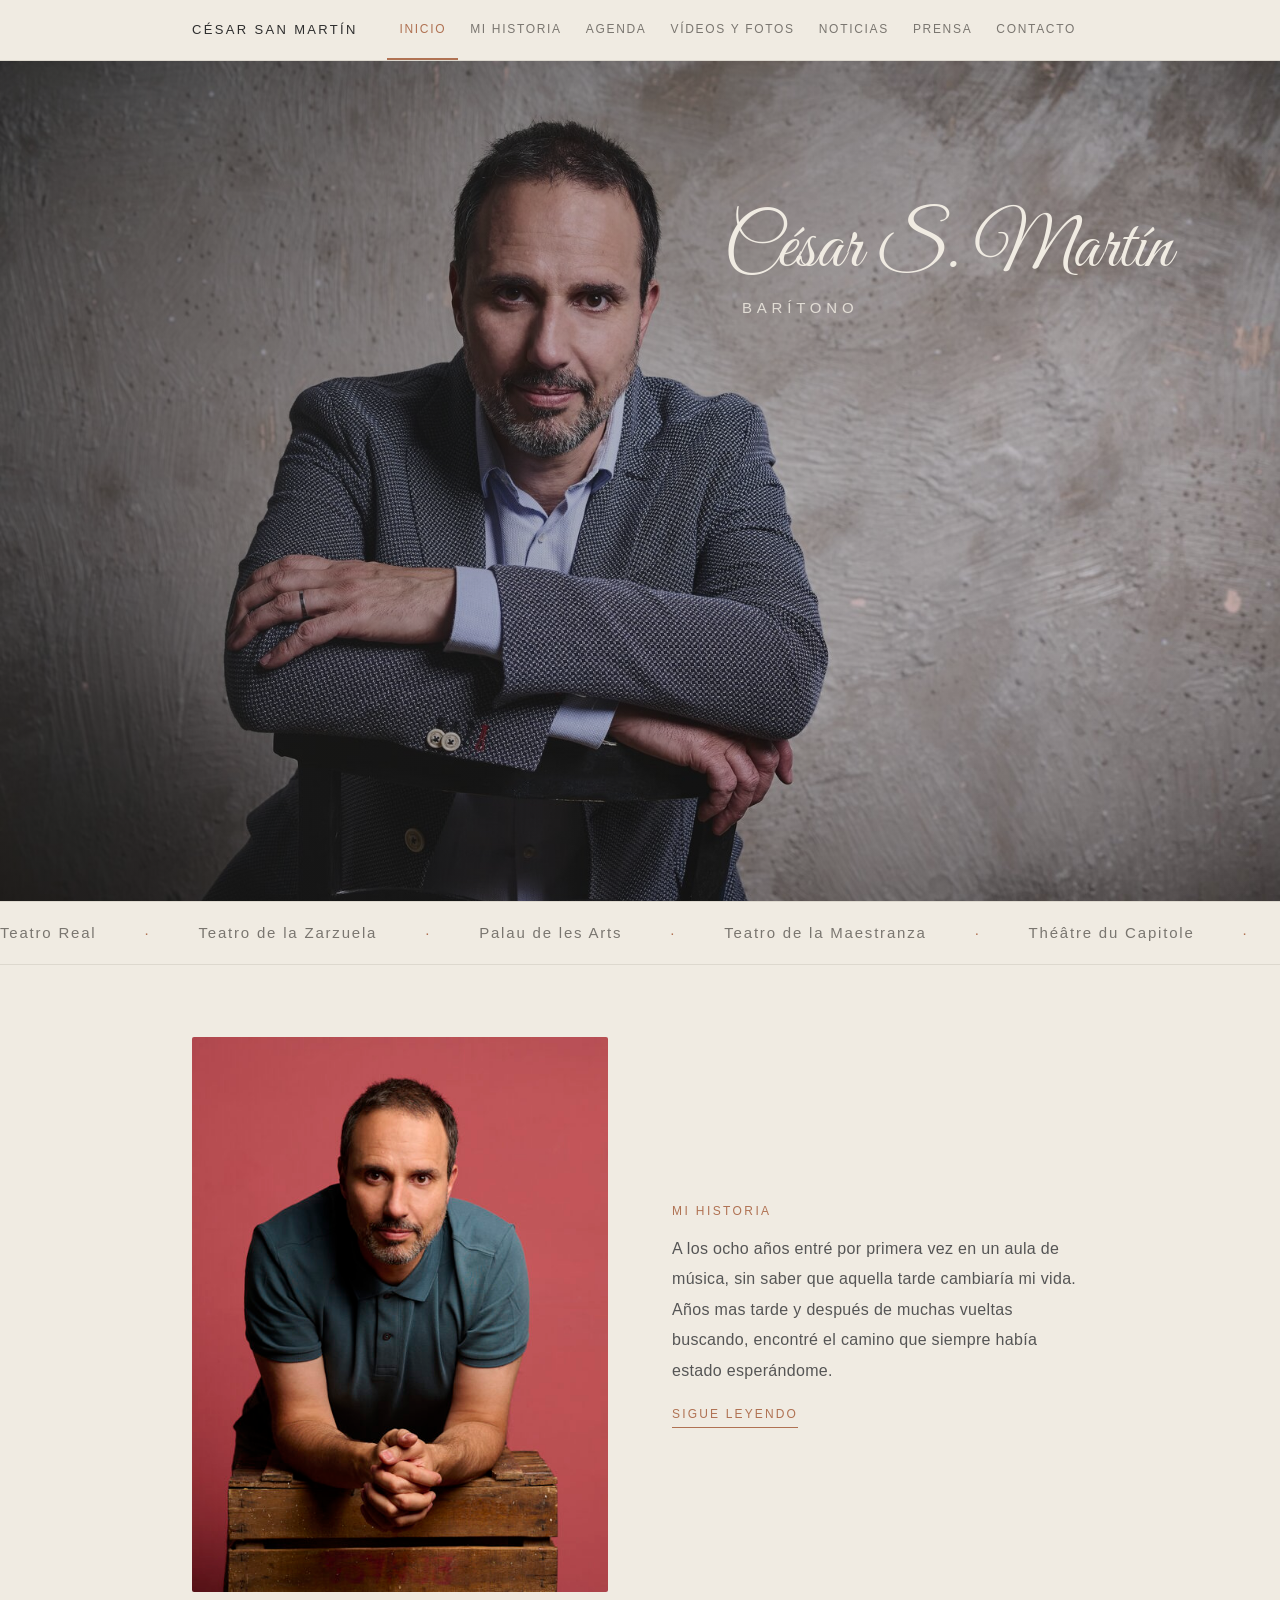
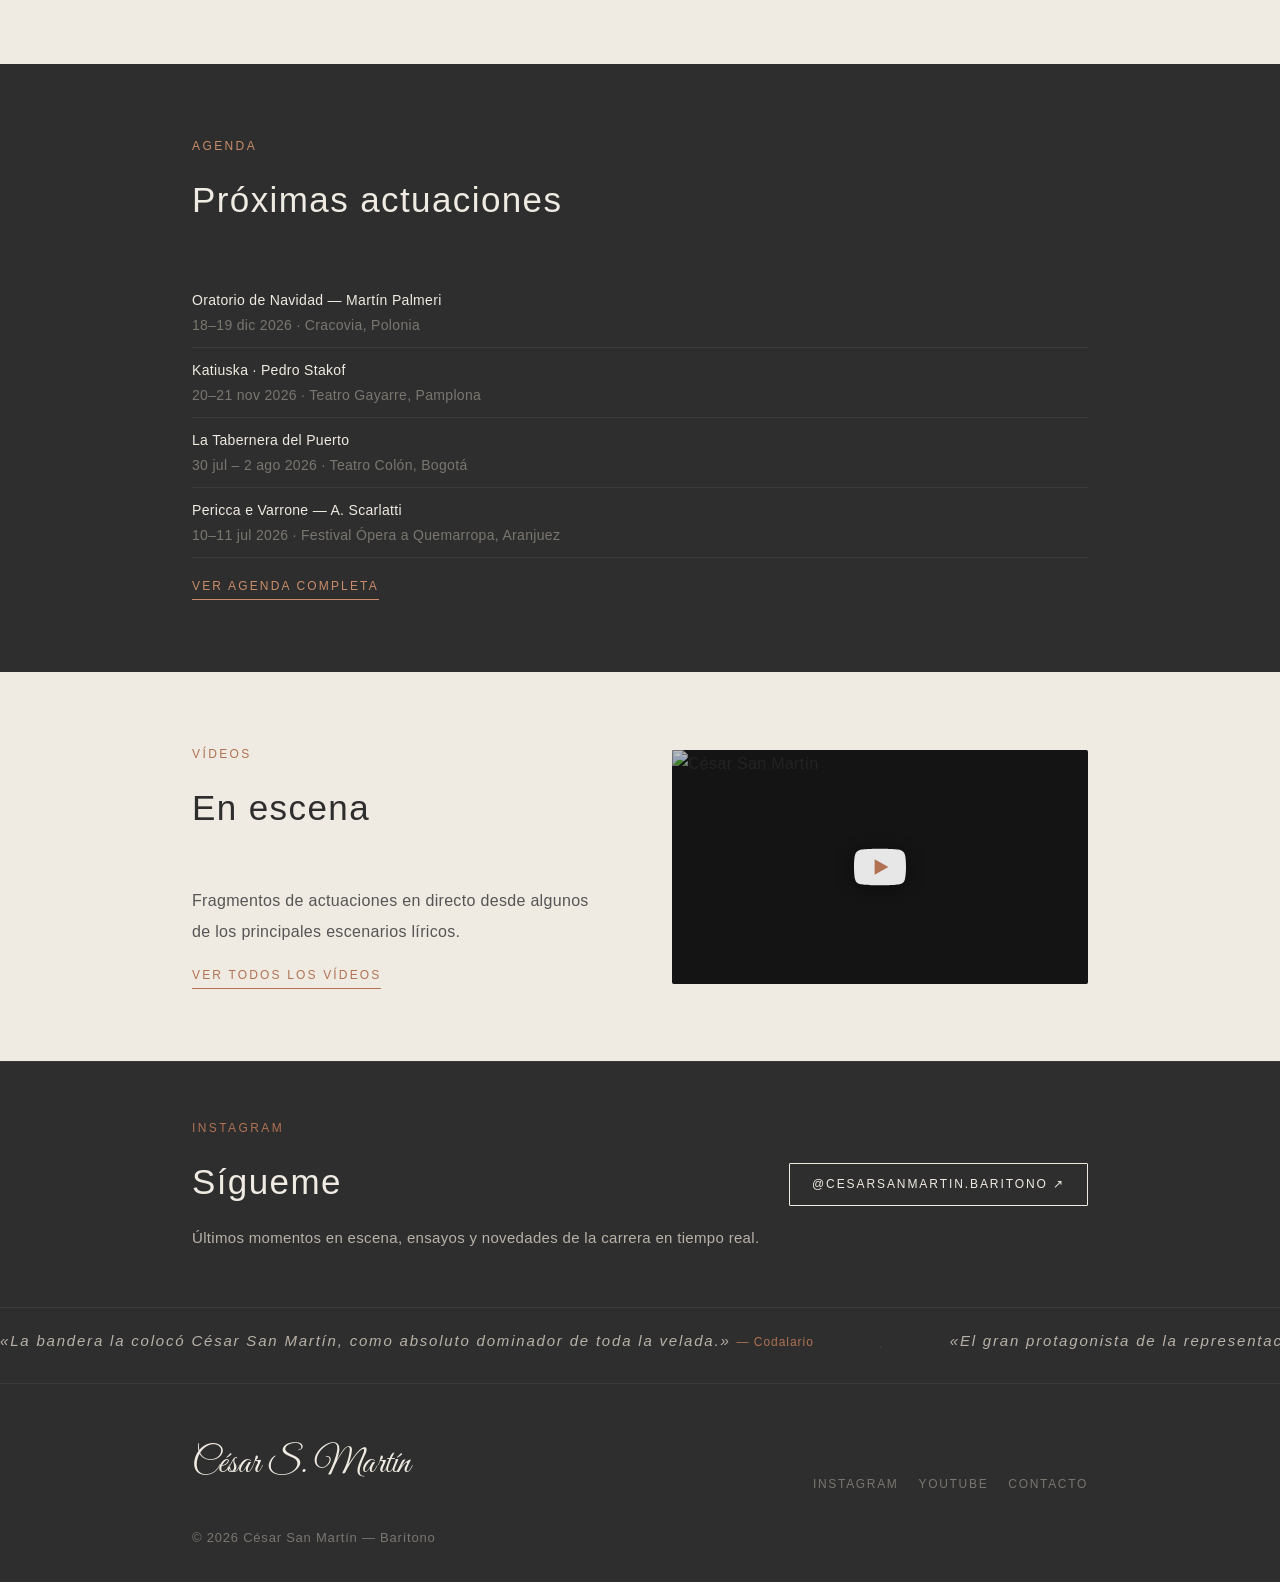
==== commit 3a66c5d8: "Add files via upload" ====
--- a/index.html
+++ b/index.html
@@ -6,56 +6,37 @@
 <title>César San Martín — Barítono</title>
 <link rel="preconnect" href="https://fonts.googleapis.com">
 <link rel="preconnect" href="https://fonts.gstatic.com" crossorigin>
-<link href="https://fonts.googleapis.com/css2?family=Cormorant+Garamond:ital,wght@0,300;1,300&family=Great+Vibes&display=swap" rel="stylesheet">
+<link href="https://fonts.googleapis.com/css2?family=Great+Vibes&display=swap" rel="stylesheet">
 <style>
-:root {
-  --gray: #2e2e2e;
-  --white: #f0ebe2;
-  --dim: #7a7670;
-  --clay: #b07253;
-  --clay-lt: #c98d6a;
-  --line: #3a3a3a;
-  --line-lt: #ddd8ce;
-  --max: 960px;
+:root{
+  --gray:#2e2e2e;
+  --white:#f0ebe2;
+  --dim:#7a7670;
+  --clay:#b07253;
+  --clay-lt:#c98d6a;
+  --line:#3a3a3a;
+  --line-lt:#ddd8ce;
+  --max:960px;
+  --hv:'Helvetica Neue',HelveticaNeue,Helvetica,Arial,sans-serif;
 }
 *{box-sizing:border-box;margin:0;padding:0;}
 html{scroll-behavior:smooth;}
 body{
-  background:var(--white);
-  color:var(--gray);
-  font-family:'Helvetica Neue',HelveticaNeue,Helvetica,Arial,sans-serif;
-  font-weight:200;
-  line-height:1.75;
-  letter-spacing:.03em;
+  background:var(--white);color:var(--gray);
+  font-family:var(--hv);font-weight:300;
+  line-height:1.75;letter-spacing:.02em;
   -webkit-font-smoothing:antialiased;
 }
 a{color:inherit;text-decoration:none;}
 img{display:block;}
 
 /* NAV */
-nav{
-  position:sticky;top:0;z-index:100;
-  background:var(--white);
-  border-bottom:1px solid var(--line-lt);
-}
-.nav-inner{
-  max-width:var(--max);margin:0 auto;
-  padding:0 32px;
-  display:flex;align-items:center;justify-content:space-between;gap:24px;
-  height:60px;
-}
-.nav-brand{
-  font-family:'Helvetica Neue',HelveticaNeue,Helvetica,Arial,sans-serif;
-  font-size:11px;font-weight:200;letter-spacing:.22em;text-transform:uppercase;
-  white-space:nowrap;flex-shrink:0;
-}
+nav{position:sticky;top:0;z-index:100;background:var(--white);border-bottom:1px solid var(--line-lt);}
+.nav-inner{max-width:var(--max);margin:0 auto;padding:0 32px;display:flex;align-items:center;justify-content:space-between;gap:24px;height:60px;}
+.nav-brand{font-family:var(--hv);font-size:13px;font-weight:300;letter-spacing:.18em;text-transform:uppercase;white-space:nowrap;flex-shrink:0;}
 .nav-links{display:flex;gap:0;overflow-x:auto;scrollbar-width:none;}
 .nav-links::-webkit-scrollbar{display:none;}
-.nav-links a{
-  font-size:10px;letter-spacing:.16em;text-transform:uppercase;
-  color:var(--dim);white-space:nowrap;padding:0 12px;height:60px;
-  display:flex;align-items:center;border-bottom:2px solid transparent;
-}
+.nav-links a{font-size:12px;letter-spacing:.14em;text-transform:uppercase;color:var(--dim);white-space:nowrap;padding:0 12px;height:60px;display:flex;align-items:center;border-bottom:2px solid transparent;}
 .nav-links a:hover{color:var(--gray);}
 .nav-links a.active{color:var(--clay);border-bottom-color:var(--clay);}
 
@@ -64,261 +45,181 @@
 .page.active{display:block;}
 
 /* HERO */
-.hero{
-  position:relative;width:100%;height:calc(100vh - 60px);
-  min-height:480px;overflow:hidden;
-}
-.hero img{
-  position:absolute;inset:0;
-  width:100%;height:100%;
-  object-fit:cover;object-position:left center;
-}
-.hero-overlay{
-  position:absolute;inset:0;
-  background:linear-gradient(to left,rgba(46,46,46,.0) 0%,rgba(46,46,46,.28) 45%,rgba(46,46,46,.42) 100%);
-}
-.hero-text{
-  position:absolute;inset:0;
-  display:flex;flex-direction:column;justify-content:center;
-  padding:0 64px;padding-bottom:48vh;
-  max-width:620px;margin-left:auto;
-}
-.hero-label{
-  font-size:11px;letter-spacing:.28em;text-transform:uppercase;
-  color:var(--clay);margin-bottom:14px;
-}
-.hero-name{
-  font-family:'Great Vibes',cursive;
-  font-size:clamp(44px,6vw,80px);
-  font-weight:400;line-height:1.1;
-  color:var(--white);
-}
-@media(max-width:600px){
-  .hero-text{padding:0 32px;padding-bottom:40vh;margin-left:0;}
-}
+.hero{position:relative;width:100%;height:calc(100vh - 60px);min-height:480px;overflow:hidden;}
+.hero img{position:absolute;inset:0;width:100%;height:100%;object-fit:cover;object-position:center top;}
+.hero-overlay{position:absolute;inset:0;background:linear-gradient(to left,rgba(46,46,46,.0) 0%,rgba(46,46,46,.28) 45%,rgba(46,46,46,.42) 100%);}
+.hero-text{position:absolute;inset:0;display:flex;flex-direction:column;justify-content:center;padding:0 64px;padding-bottom:48vh;max-width:620px;margin-left:auto;}
+.hero-label{font-size:13px;letter-spacing:.28em;text-transform:uppercase;color:var(--clay);margin-bottom:14px;}
+.hero-name{font-family:'Great Vibes',cursive;font-size:clamp(43px,5.8vw,79px);font-weight:400;line-height:1.1;color:var(--white);}
+.hero-subtitle{font-family:var(--hv);font-size:15px;font-weight:300;letter-spacing:.32em;text-transform:uppercase;color:var(--white);opacity:.85;margin-top:14px;}
+@media(max-width:600px){.hero-text{padding:0 28px;padding-bottom:20vh;margin-left:0;max-width:100%;justify-content:flex-end;}}
 
 /* SHARED */
 .wrap{max-width:var(--max);margin:0 auto;padding:0 32px;}
-.section-label{
-  font-size:10px;letter-spacing:.22em;text-transform:uppercase;
-  color:var(--clay);margin-bottom:12px;
-}
-.section-title{
-  font-family:'Helvetica Neue',HelveticaNeue,Helvetica,Arial,sans-serif;
-  font-size:clamp(20px,3vw,30px);
-  font-weight:100;letter-spacing:.04em;margin-bottom:48px;
-}
-.read-more{
-  display:inline-block;margin-top:18px;
-  font-size:10px;letter-spacing:.18em;text-transform:uppercase;
-  color:var(--clay);border-bottom:1px solid var(--clay);padding-bottom:2px;
-}
+.section-label{font-size:12px;letter-spacing:.2em;text-transform:uppercase;color:var(--clay);margin-bottom:12px;}
+.section-title{font-family:var(--hv);font-size:clamp(24px,3.2vw,35px);font-weight:100;letter-spacing:.04em;margin-bottom:48px;}
+.read-more{display:inline-block;margin-top:18px;font-size:12px;letter-spacing:.18em;text-transform:uppercase;color:var(--clay);border-bottom:1px solid var(--clay);padding-bottom:2px;}
 .read-more:hover{color:var(--clay-lt);border-color:var(--clay-lt);}
+.btn-outline{font-size:12px;letter-spacing:.16em;text-transform:uppercase;color:var(--clay);border:1px solid var(--clay);padding:10px 22px;border-radius:1px;white-space:nowrap;display:inline-block;}
+.btn-outline:hover{background:var(--clay);color:var(--white);}
+.btn-outline-inv{font-size:12px;letter-spacing:.16em;text-transform:uppercase;color:var(--white);border:1px solid var(--white);padding:10px 22px;border-radius:1px;white-space:nowrap;display:inline-block;}
+.btn-outline-inv:hover{background:var(--white);color:var(--gray);}
 
 /* MARQUEE */
-.marquee-wrap{
-  border-top:1px solid var(--line-lt);border-bottom:1px solid var(--line-lt);
-  padding:18px 0;overflow:hidden;background:var(--white);
-}
-.marquee-track{
-  display:flex;gap:48px;white-space:nowrap;
-  animation:scroll 40s linear infinite;width:max-content;
-}
+.marquee-wrap{border-top:1px solid var(--line-lt);border-bottom:1px solid var(--line-lt);padding:18px 0;overflow:hidden;background:var(--white);}
+.marquee-track{display:flex;gap:48px;white-space:nowrap;animation:scroll 40s linear infinite;width:max-content;}
 @media(prefers-reduced-motion:reduce){.marquee-track{animation:none;}}
 @keyframes scroll{from{transform:translateX(0);}to{transform:translateX(-50%);}}
-.marquee-track span{
-  font-family:'Helvetica Neue',HelveticaNeue,Helvetica,Arial,sans-serif;
-  font-weight:200;font-size:13px;letter-spacing:.12em;color:var(--dim);
-}
+.press-marquee-track{animation-duration:60s;}
+.marquee-track span{font-family:var(--hv);font-weight:300;font-size:15px;letter-spacing:.12em;color:var(--dim);}
 .marquee-track .sep{color:var(--clay);}
 
-/* HOME SECTIONS */
-.home-block{padding:72px 0;}
-.home-block+.home-block{border-top:1px solid var(--line-lt);}
-.home-block.dark{background:var(--gray);color:var(--white);}
-.home-block.dark .section-label{color:var(--clay);}
-.home-block.dark .section-title{color:var(--white);}
-
-/* HOME: 3 summary cards */
-.summary-grid{
-  display:grid;grid-template-columns:repeat(3,1fr);gap:0;
-  border-top:1px solid var(--line-lt);
-}
-@media(max-width:700px){.summary-grid{grid-template-columns:1fr;}}
-.summary-card{
-  padding:48px 40px;border-right:1px solid var(--line-lt);
-}
-.summary-card:last-child{border-right:none;}
-@media(max-width:700px){
-  .summary-card{border-right:none;border-bottom:1px solid var(--line-lt);}
-  .summary-card:last-child{border-bottom:none;}
-}
-.summary-card .section-label{margin-bottom:18px;}
-.summary-card h3{
-  font-family:'Helvetica Neue',HelveticaNeue,Helvetica,Arial,sans-serif;
-  font-size:13px;font-weight:200;letter-spacing:.04em;
-  color:var(--gray);line-height:1.7;margin-bottom:8px;
-}
-.summary-card .mini-concert{
-  padding:10px 0;border-bottom:1px solid var(--line-lt);
-  font-size:12px;color:var(--dim);
-}
-.summary-card .mini-concert strong{color:var(--gray);font-weight:300;display:block;}
-.insta-widget{
-  display:flex;flex-direction:column;gap:12px;
-}
-.insta-link{
-  display:flex;align-items:center;gap:10px;
-  font-size:12px;color:var(--dim);
-}
-.insta-link svg{flex-shrink:0;}
+/* HOME ALTERNATING SECTIONS */
+.home-section{padding:72px 0;}
+.home-section.light{background:var(--white);}
+.home-section.dark{background:var(--gray);color:var(--white);}
+.home-section.dark .section-label{color:var(--clay-lt);}
+.home-section.dark .section-title{color:var(--white);}
+.home-section.dark p{color:#c8c2b8;}
+.home-section.dark .read-more{color:var(--clay-lt);border-color:var(--clay-lt);}
+
+/* HOME BIO SNIPPET */
+.home-bio-grid{display:grid;grid-template-columns:1fr 1fr;gap:64px;align-items:center;}
+@media(max-width:640px){.home-bio-grid{grid-template-columns:1fr;}}
+.home-bio-img{aspect-ratio:3/4;overflow:hidden;border-radius:2px;}
+.home-bio-img img{width:100%;height:100%;object-fit:cover;}
+
+/* HOME 3-COL CARDS */
+.home-cards{display:grid;grid-template-columns:repeat(3,1fr);gap:0;}
+@media(max-width:700px){.home-cards{grid-template-columns:1fr;}}
+.home-card{padding:48px 36px;border-right:1px solid var(--line);}
+.home-card:last-child{border-right:none;}
+.light .home-card{border-right-color:var(--line-lt);}
+@media(max-width:700px){.home-card{border-right:none;border-bottom:1px solid var(--line);}}
+@media(max-width:700px){.light .home-card{border-bottom-color:var(--line-lt);}}
+@media(max-width:700px){.home-card:last-child{border-bottom:none;}}
+.home-card h3{font-size:16px;font-weight:300;line-height:1.7;margin-top:12px;}
+.dark .home-card h3{color:var(--white);}
+
+/* HOME 2-COL */
+.home-2col{display:grid;grid-template-columns:1fr 1fr;gap:64px;align-items:center;}
+@media(max-width:640px){.home-2col{grid-template-columns:1fr;}}
+
+/* MINI CONCERTS */
+.mini-concert{padding:10px 0;border-bottom:1px solid var(--line-lt);font-size:14px;color:var(--dim);}
+.dark .mini-concert{border-bottom-color:var(--line);}
+.mini-concert strong{color:var(--gray);font-weight:300;display:block;}
+.dark .mini-concert strong{color:var(--white);}
+
+/* MINI PRESS */
+.mini-press{padding:14px 0;border-bottom:1px solid var(--line);font-style:italic;font-size:16px;color:#b8b2a8;line-height:1.6;}
+.mini-press cite{display:block;font-style:normal;font-size:11px;letter-spacing:.1em;text-transform:uppercase;color:var(--clay-lt);margin-top:6px;}
+
+/* PULL QUOTE */
+.pull-quote{font-style:italic;font-weight:300;font-size:clamp(20px,3vw,26px);line-height:1.5;color:var(--gray);max-width:680px;margin-bottom:12px;}
+.dark .pull-quote{color:var(--white);}
+.pull-author{font-size:12px;letter-spacing:.14em;text-transform:uppercase;color:var(--clay);}
 
 /* BIO */
 .bio-cols{display:grid;grid-template-columns:1fr 1fr;gap:48px;}
 @media(max-width:640px){.bio-cols{grid-template-columns:1fr;}}
-.bio-cols p{font-size:14px;line-height:1.9;color:#555;}
+.bio-cols p{font-size:16px;line-height:1.9;color:#555;}
 .bio-cols p+p{margin-top:16px;}
-.bio-note{
-  grid-column:1/-1;border-left:1px solid var(--clay);
-  padding-left:20px;font-style:italic;font-weight:200;font-size:13px;color:var(--dim);
-}
-.home-bio{display:grid;grid-template-columns:1fr 1fr;gap:64px;align-items:center;}
-@media(max-width:640px){.home-bio{grid-template-columns:1fr;}}
-.home-bio-img{aspect-ratio:3/4;overflow:hidden;border-radius:2px;}
-.home-bio-img img{width:100%;height:100%;object-fit:cover;}
-.home-bio-text p{font-size:14px;color:#b8b2a8;line-height:1.9;}
+.bio-note{grid-column:1/-1;border-left:1px solid var(--clay);padding-left:20px;font-style:italic;font-weight:300;font-size:15px;color:var(--dim);}
+.bio-personal{font-size:16px;line-height:2;color:#444;max-width:700px;}
+.bio-personal p+p{margin-top:20px;}
 
 /* CONCERTS */
-.year-group{margin-bottom:48px;}
-.year-label{
-  font-size:10px;letter-spacing:.22em;text-transform:uppercase;
-  color:var(--clay);margin-bottom:16px;padding-bottom:10px;
-  border-bottom:1px solid var(--line-lt);
-}
-.concert-row{
-  display:grid;grid-template-columns:140px 1fr 1fr;
-  gap:16px;padding:14px 0;border-bottom:1px solid var(--line-lt);
-  align-items:baseline;
-}
+.year-group{margin-bottom:0;border-top:1px solid var(--line-lt);}
+.year-toggle{display:flex;align-items:center;justify-content:space-between;padding:18px 0;cursor:pointer;user-select:none;}
+.year-toggle .year-label{margin-bottom:0;padding-bottom:0;border-bottom:none;font-size:12px;letter-spacing:.22em;text-transform:uppercase;color:var(--clay);}
+.year-toggle .year-arrow{font-size:13px;color:var(--clay);transition:transform .3s ease;}
+.year-group.open .year-arrow{transform:rotate(180deg);}
+.year-body{display:none;}
+.year-group.open .year-body{display:block;}
+.concert-row{display:grid;grid-template-columns:140px 1fr 1fr;gap:16px;padding:14px 0;border-bottom:1px solid var(--line-lt);align-items:baseline;}
 @media(max-width:600px){.concert-row{grid-template-columns:1fr;gap:2px;padding:14px 0;}}
-.concert-date{
-  font-size:10px;letter-spacing:.1em;text-transform:uppercase;
-  color:var(--clay);font-weight:200;
-}
-.concert-title{font-size:14px;font-weight:300;}
-.concert-role{font-size:12px;color:var(--dim);font-style:italic;}
-.concert-place{font-size:12px;color:var(--dim);text-align:right;}
+.concert-date{font-size:12px;letter-spacing:.1em;text-transform:uppercase;color:var(--clay);font-weight:300;}
+.concert-title{font-size:16px;font-weight:300;}
+.concert-role{font-size:14px;color:var(--dim);font-style:italic;}
+.concert-place{font-size:14px;color:var(--dim);text-align:right;}
 @media(max-width:600px){.concert-place{text-align:left;}}
-.agenda-insta{
-  margin-top:48px;padding:32px;
-  border:1px solid var(--line-lt);border-radius:2px;
-  display:flex;align-items:center;justify-content:space-between;flex-wrap:wrap;gap:20px;
-}
-.agenda-insta p{font-size:13px;color:var(--dim);max-width:380px;line-height:1.7;}
-.btn-outline{
-  font-size:10px;letter-spacing:.16em;text-transform:uppercase;
-  color:var(--clay);border:1px solid var(--clay);
-  padding:10px 22px;border-radius:1px;white-space:nowrap;
-}
-.btn-outline:hover{background:var(--clay);color:var(--white);}
+.agenda-insta{margin-top:48px;padding:32px;border:1px solid var(--line-lt);display:flex;align-items:center;justify-content:space-between;flex-wrap:wrap;gap:20px;}
+.agenda-insta p{font-size:15px;color:var(--dim);max-width:380px;line-height:1.7;}
 
 /* PRESS */
-.press-item{
-  display:grid;grid-template-columns:110px 1fr;
-  gap:28px;padding:28px 0;border-bottom:1px solid var(--line-lt);align-items:start;
-}
+.press-item{display:grid;grid-template-columns:130px 1fr;gap:28px;padding:28px 0;border-bottom:1px solid var(--line-lt);align-items:start;}
 .press-item:first-child{border-top:1px solid var(--line-lt);}
 @media(max-width:600px){.press-item{grid-template-columns:1fr;gap:8px;}}
-.press-source{font-size:10px;letter-spacing:.12em;text-transform:uppercase;color:var(--clay);padding-top:3px;}
-.press-item blockquote{
-  font-style:italic;font-weight:200;font-size:15px;line-height:1.7;color:#333;
-}
-.press-placeholder{
-  padding:48px;text-align:center;border:1px dashed var(--line-lt);
-  font-size:12px;color:var(--dim);letter-spacing:.06em;
-}
+.press-source{font-size:12px;letter-spacing:.1em;text-transform:uppercase;color:var(--clay);padding-top:3px;}
+.press-meta{color:var(--dim);font-size:11px;letter-spacing:.06em;margin-top:4px;font-style:normal;text-transform:none;letter-spacing:0;}
+.press-item blockquote{font-style:italic;font-weight:300;font-size:17px;line-height:1.7;color:#333;}
 
 /* NEWS */
 .news-grid{display:grid;grid-template-columns:repeat(2,1fr);gap:32px;}
 @media(max-width:640px){.news-grid{grid-template-columns:1fr;}}
-.news-card{
-  padding:28px;border:1px solid var(--line-lt);
-  display:flex;flex-direction:column;gap:10px;
-}
-.news-date{font-size:10px;letter-spacing:.14em;text-transform:uppercase;color:var(--clay);}
-.news-title{font-size:15px;font-weight:300;line-height:1.45;color:var(--gray);}
-.news-excerpt{font-size:13px;color:var(--dim);line-height:1.7;}
-.news-link{
-  font-size:10px;letter-spacing:.14em;text-transform:uppercase;
-  color:var(--clay);margin-top:auto;
-}
+.news-card{padding:28px;border:1px solid var(--line-lt);display:flex;flex-direction:column;gap:10px;}
+.news-date{font-size:12px;letter-spacing:.14em;text-transform:uppercase;color:var(--clay);}
+.news-title{font-size:17px;font-weight:300;line-height:1.45;color:var(--gray);}
+.news-excerpt{font-size:15px;color:var(--dim);line-height:1.7;}
+.news-link{font-size:12px;letter-spacing:.14em;text-transform:uppercase;color:var(--clay);margin-top:auto;}
 .news-link:hover{color:var(--clay-lt);}
+.news-tag{display:inline-block;font-size:10px;letter-spacing:.12em;text-transform:uppercase;background:var(--clay);color:var(--white);padding:3px 8px;margin-bottom:4px;}
 
 /* GALLERY */
-.gallery-sub{
-  font-size:10px;letter-spacing:.18em;text-transform:uppercase;
-  color:var(--clay);margin-bottom:14px;
-}
+.gallery-sub{font-size:12px;letter-spacing:.18em;text-transform:uppercase;color:var(--clay);margin-bottom:14px;}
 .gallery-portraits{display:grid;grid-template-columns:repeat(3,1fr);gap:8px;}
 @media(max-width:600px){.gallery-portraits{grid-template-columns:repeat(2,1fr);}}
-.gallery-portraits .p{aspect-ratio:3/4;overflow:hidden;border-radius:2px;background:#e0dbd2;}
+.gallery-portraits .p{aspect-ratio:3/4;overflow:hidden;border-radius:2px;background:#1a1a1a;}
 .gallery-portraits .p img{width:100%;height:100%;object-fit:cover;transition:transform .5s ease;}
 .gallery-portraits .p:hover img{transform:scale(1.04);}
 .gallery-stage{display:grid;grid-template-columns:1fr 1fr;gap:8px;margin-top:8px;}
 @media(max-width:600px){.gallery-stage{grid-template-columns:1fr;}}
-.gallery-stage .p{aspect-ratio:4/3;overflow:hidden;border-radius:2px;background:#e0dbd2;}
+.gallery-stage .p{aspect-ratio:4/3;overflow:hidden;border-radius:2px;background:#1a1a1a;}
 .gallery-stage .p img{width:100%;height:100%;object-fit:cover;transition:transform .5s ease;}
 .gallery-stage .p:hover img{transform:scale(1.04);}
 
 /* VIDEOS */
-.video-grid{display:grid;grid-template-columns:repeat(2,1fr);gap:20px;}
-@media(max-width:600px){.video-grid{grid-template-columns:1fr;}}
-.video-card{
-  aspect-ratio:16/9;position:relative;overflow:hidden;
-  background:#1a1a1a;border-radius:2px;
+.video-grid{display:grid;grid-template-columns:repeat(3,1fr);gap:24px;}
+@media(max-width:700px){.video-grid{grid-template-columns:1fr;}}
+.video-item{display:flex;flex-direction:column;gap:12px;}
+.video-card{aspect-ratio:16/9;position:relative;overflow:hidden;background:#1a1a1a;border-radius:2px;display:block;}
+.video-card img{width:100%;height:100%;object-fit:cover;display:block;transition:transform .4s ease;}
+.video-card:hover img{transform:scale(1.04);}
+.video-play{position:absolute;inset:0;display:flex;align-items:center;justify-content:center;background:rgba(0,0,0,.25);transition:background .3s ease;}
+.video-card:hover .video-play{background:rgba(0,0,0,.4);}
+.video-play svg{width:52px;height:52px;filter:drop-shadow(0 2px 8px rgba(0,0,0,.5));transition:transform .3s ease;}
+.video-card:hover .video-play svg{transform:scale(1.1);}
+.video-caption{font-size:13px;color:var(--dim);line-height:1.5;}
+.video-caption strong{display:block;font-size:15px;font-weight:300;color:var(--gray);margin-bottom:2px;}
+.video-channel{margin-top:32px;padding:28px;border:1px solid var(--line-lt);display:flex;align-items:center;justify-content:space-between;flex-wrap:wrap;gap:16px;}
+.video-channel p{font-size:15px;color:var(--dim);}
+
+/* GALLERY TOGGLE */
+.gallery-more{display:none;}
+.gallery-more.open{display:grid;}
+.gallery-toggle-btn{
+  margin-top:16px;
+  font-size:12px;letter-spacing:.16em;text-transform:uppercase;
+  color:var(--clay);border:none;background:none;cursor:pointer;
+  font-family:var(--hv);padding:10px 0;
+  display:flex;align-items:center;gap:8px;
 }
-.video-card iframe{width:100%;height:100%;border:none;}
-.video-channel{
-  margin-top:32px;padding:28px;border:1px solid var(--line-lt);
-  display:flex;align-items:center;justify-content:space-between;flex-wrap:wrap;gap:16px;
-}
-.video-channel p{font-size:13px;color:var(--dim);}
+.gallery-toggle-btn:hover{color:var(--clay-lt);}
+.gallery-toggle-btn .arrow{transition:transform .3s ease;display:inline-block;}
+.gallery-toggle-btn.open .arrow{transform:rotate(180deg);}
 
 /* CONTACT FORM */
 .contact-grid{display:grid;grid-template-columns:1fr 1fr;gap:64px;}
 @media(max-width:640px){.contact-grid{grid-template-columns:1fr;}}
-.contact-intro{
-  font-size:clamp(18px,2.8vw,26px);font-weight:100;
-  letter-spacing:.02em;line-height:1.4;margin-bottom:20px;
-}
-.contact-note{font-size:13px;color:var(--dim);line-height:1.8;}
+.contact-intro{font-size:clamp(20px,3vw,28px);font-weight:100;letter-spacing:.02em;line-height:1.4;margin-bottom:20px;}
+.contact-note{font-size:15px;color:var(--dim);line-height:1.8;}
 .form-field{margin-bottom:20px;}
-.form-field label{
-  display:block;font-size:10px;letter-spacing:.16em;text-transform:uppercase;
-  color:var(--clay);margin-bottom:8px;
-}
-.form-field input,
-.form-field textarea,
-.form-field select{
-  width:100%;
-  background:transparent;
-  border:none;border-bottom:1px solid var(--line-lt);
-  padding:10px 0;
-  font-family:'Helvetica Neue',HelveticaNeue,Helvetica,Arial,sans-serif;
-  font-size:14px;font-weight:200;letter-spacing:.03em;
-  color:var(--gray);outline:none;resize:none;
-}
-.form-field input:focus,
-.form-field textarea:focus,
-.form-field select:focus{border-bottom-color:var(--clay);}
+.form-field label{display:block;font-size:12px;letter-spacing:.16em;text-transform:uppercase;color:var(--clay);margin-bottom:8px;}
+.form-field input,.form-field textarea,.form-field select{width:100%;background:transparent;border:none;border-bottom:1px solid var(--line-lt);padding:10px 0;font-family:var(--hv);font-size:16px;font-weight:300;letter-spacing:.02em;color:var(--gray);outline:none;resize:none;}
+.form-field input:focus,.form-field textarea:focus,.form-field select:focus{border-bottom-color:var(--clay);}
 .form-field textarea{min-height:120px;}
-.form-submit{
-  display:inline-block;
-  font-size:10px;letter-spacing:.18em;text-transform:uppercase;
-  background:var(--clay);color:var(--white);
-  border:none;padding:14px 32px;cursor:pointer;
-  font-family:'Helvetica Neue',HelveticaNeue,Helvetica,Arial,sans-serif;
-}
+.form-submit{font-size:12px;letter-spacing:.18em;text-transform:uppercase;background:var(--clay);color:var(--white);border:none;padding:14px 32px;cursor:pointer;font-family:var(--hv);}
 .form-submit:hover{background:var(--clay-lt);}
 
 /* INNER */
@@ -326,52 +227,15 @@
 .inner-page+.inner-page{border-top:1px solid var(--line-lt);}
 .inner-dark{background:var(--gray);color:var(--white);padding:72px 0;}
 .inner-dark .section-label{color:var(--clay);}
-.inner-dark .concert-row{border-bottom-color:var(--line);}
-.inner-dark .year-label{border-bottom-color:var(--line);color:var(--clay-lt);}
 
 /* FOOTER */
-footer{
-  background:var(--gray);color:var(--white);
-  padding:48px 0 32px;border-top:1px solid var(--line);
-}
-.foot-inner{
-  display:flex;justify-content:space-between;align-items:flex-end;
-  flex-wrap:wrap;gap:20px;margin-bottom:32px;
-}
-.foot-brand{
-  font-family:'Great Vibes',cursive;
-  font-size:36px;color:var(--white);
-}
+footer{background:var(--gray);color:var(--white);padding:48px 0 32px;border-top:1px solid var(--line);}
+.foot-inner{display:flex;justify-content:space-between;align-items:flex-end;flex-wrap:wrap;gap:20px;margin-bottom:32px;}
+.foot-brand{font-family:'Great Vibes',cursive;font-size:36px;color:var(--white);}
 .foot-links{display:flex;gap:20px;flex-wrap:wrap;}
-.foot-links a{font-size:10px;letter-spacing:.14em;text-transform:uppercase;color:var(--dim);}
+.foot-links a{font-size:12px;letter-spacing:.14em;text-transform:uppercase;color:var(--dim);}
 .foot-links a:hover{color:var(--white);}
-.foot-meta{font-size:11px;color:var(--dim);letter-spacing:.06em;}
-
-
-/* ACCORDION AÑOS */
-.year-group { margin-bottom: 0; border-top: 1px solid var(--line-lt); }
-.year-toggle {
-  display: flex; align-items: center; justify-content: space-between;
-  padding: 18px 0; cursor: pointer; user-select: none;
-}
-.year-toggle .year-label {
-  margin-bottom: 0; padding-bottom: 0; border-bottom: none;
-  font-size: 10px; letter-spacing: .22em; text-transform: uppercase; color: var(--clay);
-}
-.year-toggle .year-arrow {
-  font-size: 11px; color: var(--clay); transition: transform .3s ease;
-}
-.year-group.open .year-arrow { transform: rotate(180deg); }
-.year-body { display: none; }
-.year-group.open .year-body { display: block; }
-
-/* PULL QUOTE */
-.pull-quote{
-  font-style:italic;font-weight:200;
-  font-size:clamp(18px,2.8vw,24px);line-height:1.5;
-  color:var(--gray);max-width:680px;margin-bottom:12px;
-}
-.pull-author{font-size:10px;letter-spacing:.14em;text-transform:uppercase;color:var(--clay);}
+.foot-meta{font-size:13px;color:var(--dim);letter-spacing:.06em;}
 </style>
 </head>
 <body>
@@ -381,7 +245,7 @@
     <div class="nav-brand">César San Martín</div>
     <div class="nav-links">
       <a href="#" class="active" data-page="home">Inicio</a>
-      <a href="#" data-page="sobre-mi">Sobre mí</a>
+      <a href="#" data-page="sobre-mi">Mi historia</a>
       <a href="#" data-page="agenda">Agenda</a>
       <a href="#" data-page="media">Vídeos y fotos</a>
       <a href="#" data-page="noticias">Noticias</a>
@@ -398,107 +262,134 @@
     <img src="img/hero.jpg" alt="César San Martín, barítono">
     <div class="hero-overlay"></div>
     <div class="hero-text">
-      <div class="hero-label">Barítono</div>
       <h1 class="hero-name">César S. Martín</h1>
+      <div class="hero-subtitle" style="margin-top:4px;">&nbsp;&nbsp;Barítono</div>
     </div>
   </div>
 
   <div class="marquee-wrap">
     <div class="marquee-track">
-      <span>Teatro Real</span><span class="sep"> · </span>
-      <span>Teatro de la Zarzuela</span><span class="sep"> · </span>
-      <span>Palau de les Arts</span><span class="sep"> · </span>
-      <span>Teatro de la Maestranza</span><span class="sep"> · </span>
-      <span>Théâtre du Capitole</span><span class="sep"> · </span>
-      <span>Teatro Colón de Bogotá</span><span class="sep"> · </span>
-      <span>Teatro São Carlos</span><span class="sep"> · </span>
-      <span>Maggio Musicale Fiorentino</span><span class="sep"> · </span>
-      <span>Teatro San Carlo de Nápoles</span><span class="sep"> · </span>
-      <span>Teatro G. Rossini de Pesaro</span><span class="sep"> · </span>
-      <span>Teatro Real</span><span class="sep"> · </span>
-      <span>Teatro de la Zarzuela</span><span class="sep"> · </span>
-      <span>Palau de les Arts</span><span class="sep"> · </span>
-      <span>Teatro de la Maestranza</span><span class="sep"> · </span>
-      <span>Théâtre du Capitole</span><span class="sep"> · </span>
-      <span>Teatro Colón de Bogotá</span><span class="sep"> · </span>
-      <span>Teatro São Carlos</span><span class="sep"> · </span>
-      <span>Maggio Musicale Fiorentino</span><span class="sep"> · </span>
-      <span>Teatro San Carlo de Nápoles</span><span class="sep"> · </span>
-      <span>Teatro G. Rossini de Pesaro</span><span class="sep"> · </span>
-    </div>
-  </div>
-
-  <!-- 3 summary cards -->
-  <div class="summary-grid">
-
-    <div class="summary-card">
-      <div class="section-label">Sobre mí</div>
-      <h3>Uno de los barítonos de referencia del panorama lírico español, reconocido por su canto honesto, expresivo y su profundidad en la construcción de personajes.</h3>
-      <a class="read-more" href="#" data-page="sobre-mi">Leer biografía</a>
-    </div>
-
-    <div class="summary-card">
-      <div class="section-label">Próximas actuaciones</div>
-      <div class="mini-concert">
-        <strong>La Verbena de la Paloma</strong>
-        25–27 jun 2026 · Ópera de Tenerife
-      </div>
-      <div class="mini-concert">
-        <strong>Carmina Burana</strong>
-        3 jul 2026 · Getafe
-      </div>
-      <div class="mini-concert">
-        <strong>Pericca e Varrone</strong>
-        10–11 jul 2026 · El Escorial
-      </div>
+      <span>Teatro Real</span><span class="sep"> · </span><span>Teatro de la Zarzuela</span><span class="sep"> · </span><span>Palau de les Arts</span><span class="sep"> · </span><span>Teatro de la Maestranza</span><span class="sep"> · </span><span>Théâtre du Capitole</span><span class="sep"> · </span><span>Teatro Colón de Bogotá</span><span class="sep"> · </span><span>Teatro São Carlos</span><span class="sep"> · </span><span>Maggio Musicale Fiorentino</span><span class="sep"> · </span><span>Teatro San Carlo de Nápoles</span><span class="sep"> · </span><span>Teatro G. Rossini de Pesaro</span><span class="sep"> · </span><span>Teatro Real</span><span class="sep"> · </span><span>Teatro de la Zarzuela</span><span class="sep"> · </span><span>Palau de les Arts</span><span class="sep"> · </span><span>Teatro de la Maestranza</span><span class="sep"> · </span><span>Théâtre du Capitole</span><span class="sep"> · </span><span>Teatro Colón de Bogotá</span><span class="sep"> · </span><span>Teatro São Carlos</span><span class="sep"> · </span><span>Maggio Musicale Fiorentino</span><span class="sep"> · </span><span>Teatro San Carlo de Nápoles</span><span class="sep"> · </span><span>Teatro G. Rossini de Pesaro</span><span class="sep"> · </span>
+    </div>
+  </div>
+
+  <!-- SOBRE MÍ -->
+  <div class="home-section light">
+    <div class="wrap">
+      <div class="home-bio-grid">
+        <div class="home-bio-img"><img src="img/retrato-06.jpg" alt="César San Martín"></div>
+        <div>
+          <div class="section-label">Mi historia</div>
+          <p style="font-size:16px;color:#555;line-height:1.9;margin-top:8px;">A los ocho años entré por primera vez en un aula de música, sin saber que aquella tarde cambiaría mi vida. Años mas tarde y después de muchas vueltas buscando, encontré el camino que siempre había estado esperándome.</p>
+          <a class="read-more" href="#" data-page="sobre-mi">Sigue leyendo</a>
+        </div>
+      </div>
+    </div>
+  </div>
+
+  <!-- AGENDA -->
+  <div class="home-section dark">
+    <div class="wrap">
+      <div class="section-label">Agenda</div>
+      <h2 class="section-title">Próximas actuaciones</h2>
+      <div class="mini-concert"><strong>Oratorio de Navidad — Martín Palmeri</strong>18–19 dic 2026 · Cracovia, Polonia</div>
+      <div class="mini-concert"><strong>Katiuska · Pedro Stakof</strong>20–21 nov 2026 · Teatro Gayarre, Pamplona</div>
+      <div class="mini-concert"><strong>La Tabernera del Puerto</strong>30 jul – 2 ago 2026 · Teatro Colón, Bogotá</div>
+      <div class="mini-concert"><strong>Pericca e Varrone — A. Scarlatti</strong>10–11 jul 2026 · Festival Ópera a Quemarropa, Aranjuez</div>
       <a class="read-more" href="#" data-page="agenda">Ver agenda completa</a>
     </div>
-
-    <div class="summary-card">
-      <div class="section-label">Instagram</div>
-      <div class="insta-widget">
-        <p style="font-size:13px;color:var(--dim);line-height:1.7;">Sígueme en Instagram para ver los últimos momentos en escena, ensayos y novedades de mi carrera.</p>
-        <a class="btn-outline" href="https://instagram.com/cesarsanmartin.baritono" target="_blank" rel="noopener" style="display:inline-block;margin-top:8px;">
-          @cesarsanmartin.baritono ↗
-        </a>
-      </div>
-    </div>
-
-  </div>
-
-</div>
+  </div>
+
+  <!-- VÍDEOS -->
+  <div class="home-section light">
+    <div class="wrap">
+      <div class="home-2col">
+        <div>
+          <div class="section-label">Vídeos</div>
+          <h2 class="section-title">En escena</h2>
+          <p style="font-size:16px;color:#555;line-height:1.9;">Fragmentos de actuaciones en directo desde algunos de los principales escenarios líricos.</p>
+          <a class="read-more" href="#" data-page="media">Ver todos los vídeos</a>
+        </div>
+        <div>
+          <a class="video-card" href="https://youtu.be/8PaWL5b3CgA" target="_blank" rel="noopener" style="border-radius:2px;">
+            <img src="https://img.youtube.com/vi/8PaWL5b3CgA/hqdefault.jpg" alt="César San Martín" loading="lazy">
+            <div class="video-play"><svg viewBox="0 0 68 48" xmlns="http://www.w3.org/2000/svg"><path d="M66.5 7.7a8.5 8.5 0 0 0-6-6C56 0 34 0 34 0S12 0 7.5 1.7a8.5 8.5 0 0 0-6 6C0 12.1 0 24 0 24s0 11.9 1.5 16.3a8.5 8.5 0 0 0 6 6C12 48 34 48 34 48s22 0 26.5-1.7a8.5 8.5 0 0 0 6-6C68 35.9 68 24 68 24s0-11.9-1.5-16.3z" fill="#fff" fill-opacity=".9"/><path d="M27 34l18-10-18-10v20z" fill="#b07253"/></svg></div>
+          </a>
+        </div>
+      </div>
+    </div>
+  </div>
+
+  <!-- INSTAGRAM -->
+  <div style="background:var(--gray);padding:56px 0;border-top:1px solid var(--line);">
+    <div class="wrap" style="display:flex;align-items:center;justify-content:space-between;flex-wrap:wrap;gap:24px;">
+      <div>
+        <div class="section-label" style="color:var(--clay);">Instagram</div>
+        <h2 class="section-title" style="color:var(--white);margin-bottom:12px;">Sígueme</h2>
+        <p style="font-size:15px;color:#b8b2a8;line-height:1.8;">Últimos momentos en escena, ensayos y novedades de la carrera en tiempo real.</p>
+      </div>
+      <a class="btn-outline-inv" href="https://instagram.com/cesarsanmartin.baritono" target="_blank" rel="noopener">@cesarsanmartin.baritono ↗</a>
+    </div>
+  </div>
+
+  <!-- PRENSA MARQUEE -->
+  <div style="background:var(--gray);overflow:hidden;border-top:1px solid var(--line);padding:20px 0;">
+    <div class="marquee-track press-marquee-track" style="gap:64px;">
+      <span style="font-style:italic;color:#b8b2a8;font-size:15px;">«La bandera la colocó César San Martín, como absoluto dominador de toda la velada.» <em style="font-style:normal;color:var(--clay);font-size:12px;letter-spacing:.08em;">— Codalario</em></span>
+      <span style="color:var(--line);font-size:20px;">·</span>
+      <span style="font-style:italic;color:#b8b2a8;font-size:15px;">«El gran protagonista de la representación gracias a una sólida caracterización dramática.» <em style="font-style:normal;color:var(--clay);font-size:12px;letter-spacing:.08em;">— Ópera Actual</em></span>
+      <span style="color:var(--line);font-size:20px;">·</span>
+      <span style="font-style:italic;color:#b8b2a8;font-size:15px;">«Profunda y timbrada voz de barítono, supo resaltar los momentos más emotivos de su papel.» <em style="font-style:normal;color:var(--clay);font-size:12px;letter-spacing:.08em;">— Bachtrack</em></span>
+      <span style="color:var(--line);font-size:20px;">·</span>
+      <span style="font-style:italic;color:#b8b2a8;font-size:15px;">«Hizo un Paquiro muy creíble. Sobrio y elegante. Muy positiva su actuación.» <em style="font-style:normal;color:var(--clay);font-size:12px;letter-spacing:.08em;">— Opera World</em></span>
+      <span style="color:var(--line);font-size:20px;">·</span>
+      <span style="font-style:italic;color:#b8b2a8;font-size:15px;">«Voz bien timbrada que maneja con soltura y una interpretación matizada del personaje.» <em style="font-style:normal;color:var(--clay);font-size:12px;letter-spacing:.08em;">— Opera World</em></span>
+      <span style="color:var(--line);font-size:20px;">·</span>
+      <span style="font-style:italic;color:#b8b2a8;font-size:15px;">«La bandera la colocó César San Martín, como absoluto dominador de toda la velada.» <em style="font-style:normal;color:var(--clay);font-size:12px;letter-spacing:.08em;">— Codalario</em></span>
+      <span style="color:var(--line);font-size:20px;">·</span>
+      <span style="font-style:italic;color:#b8b2a8;font-size:15px;">«El gran protagonista de la representación gracias a una sólida caracterización dramática.» <em style="font-style:normal;color:var(--clay);font-size:12px;letter-spacing:.08em;">— Ópera Actual</em></span>
+      <span style="color:var(--line);font-size:20px;">·</span>
+      <span style="font-style:italic;color:#b8b2a8;font-size:15px;">«Profunda y timbrada voz de barítono, supo resaltar los momentos más emotivos de su papel.» <em style="font-style:normal;color:var(--clay);font-size:12px;letter-spacing:.08em;">— Bachtrack</em></span>
+      <span style="color:var(--line);font-size:20px;">·</span>
+      <span style="font-style:italic;color:#b8b2a8;font-size:15px;">«Hizo un Paquiro muy creíble. Sobrio y elegante. Muy positiva su actuación.» <em style="font-style:normal;color:var(--clay);font-size:12px;letter-spacing:.08em;">— Opera World</em></span>
+      <span style="color:var(--line);font-size:20px;">·</span>
+      <span style="font-style:italic;color:#b8b2a8;font-size:15px;">«Voz bien timbrada que maneja con soltura y una interpretación matizada del personaje.» <em style="font-style:normal;color:var(--clay);font-size:12px;letter-spacing:.08em;">— Opera World</em></span>
+      <span style="color:var(--line);font-size:20px;">·</span>
+    </div>
+  </div>
+</div><!-- /home -->
 
 
 <!-- ===== SOBRE MÍ ===== -->
 <div class="page" id="page-sobre-mi">
   <div class="inner-page">
     <div class="wrap">
-      <div class="section-label">Sobre mí</div>
-      <h2 class="section-title">Barítono lírico madrileño</h2>
-      <div class="bio-cols">
+      <div class="section-label">Mi historia</div>
+      <h2 class="section-title">La música siempre estuvo ahí, esperando</h2>
+      <div class="bio-personal">
+        <p>A los ocho años entré por primera vez en la Escuela Municipal de Música Federico Chueca, sin saber que aquella tarde cambiaría mi vida. Descubrí que unas bolitas y unos palitos sobre cinco líneas podían dar nombre a los sonidos, y esa idea me fascinó. Empecé piano al mismo tiempo y tuve clarísimo lo que quería ser de mayor: director de orquesta. Mi profesora me propuso entrar en el coro de voces blancas, y mi pasión fue creciendo hasta cantar como solista. Entonces llegó la pubertad, y con ella el cambio de voz, una mudanza de ciudad y una nueva escuela donde nunca encontré el mismo feeling.</p>
+        <p>Terminé el grado medio de piano, pero me alejé de la música reglada. Aun así, nunca me fui del todo: toqué el teclado en grupos y orquestas, grabé sintonías y coros para cantantes y programas de televisión, compuse canciones por encargo. La música seguía ahí, esperando.</p>
+        <p>A los 23 años, sin saber qué carrera estudiar, me matriculé en Magisterio Musical en la Universidad Autónoma de Madrid. Entré en el coro y la orquesta de la universidad y, sin ninguna formación vocal, me encontré cantando como solista. Un año después, una profesora de canto —Lola— vio algo en mí y me propuso clases más serias. Poco después me animó a presentarme a la Escuela Superior de Canto de Madrid.</p>
+        <p>Dejé mi trabajo en la Fundación Yamaha Música y organicé mi vida entera alrededor de un objetivo: estudiaba por las mañanas, de 8h a 14h, y vendía telefonía móvil en El Corte Inglés por las tardes, de 16h a 22h, todos los días de la semana. Me tracé un camino: refuerzos en coros como el de RTVE o el del Liceu de Barcelona, después papeles pequeños en compañías pequeñas, luego roles principales y comprimarios en teatros más importantes. Debuté como Vidal en Luisa Fernanda en el Teatro de la Zarzuela y como Fígaro en Il Barbiere di Siviglia con el Ópera Studio del Teatro Real. Tenía 31 años cuando pude, por fin, empezar a vivir del canto.</p>
+        <p>Desde entonces he cantado en teatros como el Teatro Real de Madrid, el Théâtre du Capitole de Toulouse, el Teatro San Carlo de Nápoles, el Teatro Colón de Bogotá, el Gran Teatro Nacional de Lima o el Maggio Musicale Fiorentino.</p>
+        <p>Años después fui padre —padre adoptivo de unos hijos maravillosos— y eso cambió mis prioridades. Rechacé contratos fuera de España para estar cerca de ellos, porque la vida es cuestión de elegir bien qué se antepone a qué. Hoy sigo cantando, ahora cerca de mi familia, viviendo esta profesión como lo que siempre fue para mí: una forma de ser feliz.</p>
+      </div>
+    </div>
+  </div>
+  <div class="inner-dark">
+    <div class="wrap">
+      <div class="section-label">Trayectoria</div>
+      <div class="bio-cols" style="margin-top:8px;">
         <div>
-          <p>César San Martín, nacido en Madrid, inicia sus estudios de piano a los 8 años y comienza su formación vocal a los 23 con la maestra Lola Bosom. Prosigue sus estudios en la Escuela Superior de Canto de Madrid, donde obtiene el Premio Fin de Carrera Lola Rodríguez Aragón.</p>
-          <p>Ha sido galardonado en los concursos internacionales "Francisco Viñas" (Premio Especial, 2010) y "Ciudad de Logroño" (Primer Premio). Desde su debut en el Teatro Real de Madrid en 2008 con Il barbiere di Siviglia, ha desarrollado una carrera de más de quince años sobre los grandes escenarios líricos españoles e internacionales.</p>
-          <p>Consolidado como uno de los barítonos de referencia del panorama lírico español, destaca por un canto honesto y expresivo, así como por su versatilidad y la profundidad con la que construye cada personaje.</p>
+          <p style="color:#b8b2a8;font-size:16px;line-height:1.9;">Premio Fin de Carrera Lola Rodríguez Aragón en la Escuela Superior de Canto de Madrid. Primer Premio en el Concurso Internacional de Canto «Ciudad de Logroño» y Premio Especial en el «Francisco Viñas».</p>
+          <p style="color:#b8b2a8;font-size:16px;line-height:1.9;margin-top:16px;">Ha trabajado bajo la batuta de Alberto Zedda, Renato Palumbo, Nicola Luisotti, Eliahu Inbal y Jesús López Cobos.</p>
         </div>
         <div>
-          <p>Ha cantado en el Teatro Real y el Teatro de la Zarzuela de Madrid, el Palau de les Arts de Valencia, el Teatro de la Maestranza de Sevilla, el Théâtre du Capitole de Toulouse, el Teatro Colón de Bogotá, el Teatro São Carlos de Lisboa, el Maggio Musicale Fiorentino, el Teatro San Carlo de Nápoles y el Teatro G. Rossini de Pesaro, entre otros.</p>
-          <p>Ha trabajado bajo la batuta de Alberto Zedda, Renato Palumbo, Nicola Luisotti, Eliahu Inbal y Jesús López Cobos, y dirigido escénicamente por Robert Carsen, Peter Sellars, Mario Martone, Graham Vick, Emilio Sagi, Paco Azorín y José Carlos Plaza.</p>
-          <p>Gran conocedor del repertorio de zarzuela, ha estado presente en todas las temporadas del Teatro de la Zarzuela desde el inicio de su carrera.</p>
-        </div>
-        <div class="bio-note">En la actualidad trabaja su repertorio con el barítono Carlos Álvarez y con Valle Duque en la preparación de sus próximos compromisos.</div>
-      </div>
-    </div>
-  </div>
-  <div class="inner-dark">
-    <div class="wrap">
-      <div class="section-label">Próximas temporadas</div>
-      <div style="display:grid;grid-template-columns:1fr 1fr;gap:12px 48px;margin-top:8px;">
-        <div style="padding:12px 0;border-bottom:1px solid var(--line);font-size:13px;color:#b8b2a8;"><strong style="color:var(--white);font-weight:300;display:block;">Paquiro</strong>Goyescas · Teatro de la Zarzuela</div>
-        <div style="padding:12px 0;border-bottom:1px solid var(--line);font-size:13px;color:#b8b2a8;"><strong style="color:var(--white);font-weight:300;display:block;">Julián</strong>La Verbena de la Paloma · T. de la Zarzuela / Campoamor / Ópera de Tenerife</div>
-        <div style="padding:12px 0;border-bottom:1px solid var(--line);font-size:13px;color:#b8b2a8;"><strong style="color:var(--white);font-weight:300;display:block;">Estreno</strong>Bodas de Sangre · Teatro Real de Madrid</div>
-        <div style="padding:12px 0;border-bottom:1px solid var(--line);font-size:13px;color:#b8b2a8;"><strong style="color:var(--white);font-weight:300;display:block;">Felipe</strong>La Revoltosa · Palacio de Festivales de Cantabria</div>
-      </div>
+          <p style="color:#b8b2a8;font-size:16px;line-height:1.9;">Dirigido escénicamente por Robert Carsen, Peter Sellars, Mario Martone, Graham Vick, Emilio Sagi, Paco Azorín y José Carlos Plaza.</p>
+          <p style="color:#b8b2a8;font-size:16px;line-height:1.9;margin-top:16px;">En la actualidad trabaja su repertorio con el barítono Carlos Álvarez y con Valle Duque.</p>
+        </div>
+      </div>
+
     </div>
   </div>
 </div>
@@ -511,40 +402,36 @@
       <div class="section-label">Agenda</div>
       <h2 class="section-title">Actuaciones</h2>
 
-      <!-- PRÓXIMAS 2026 — abierto por defecto -->
       <div class="year-group open">
-        <div class="year-toggle">
-          <div class="year-label">2026 — Próximas actuaciones</div>
-          <span class="year-arrow">▼</span>
-        </div>
+        <div class="year-toggle"><div class="year-label">2026 — Próximas actuaciones</div><span class="year-arrow">▼</span></div>
         <div class="year-body">
           <div class="concert-row"><div class="concert-date">18–19 dic</div><div><div class="concert-title">Oratorio de Navidad — Martín Palmeri</div><div class="concert-role">Barítono solista</div></div><div class="concert-place">Cracovia, Polonia</div></div>
-          <div class="concert-row"><div class="concert-date">20 nov</div><div><div class="concert-title">Katiuska</div></div><div class="concert-place">Teatro Gayarre, Pamplona</div></div>
+          <div class="concert-row"><div class="concert-date">20–21 nov</div><div><div class="concert-title">Katiuska</div><div class="concert-role">Pedro Stakof</div></div><div class="concert-place">Teatro Gayarre, Pamplona</div></div>
           <div class="concert-row"><div class="concert-date">30 jul – 2 ago</div><div><div class="concert-title">La Tabernera del Puerto</div><div class="concert-role">Juan de Eguía</div></div><div class="concert-place">Teatro Colón, Bogotá</div></div>
-          <div class="concert-row"><div class="concert-date">10–11 jul</div><div><div class="concert-title">Pericca e Varrone</div></div><div class="concert-place">San Lorenzo de El Escorial</div></div>
+          <div class="concert-row"><div class="concert-date">10–11 jul</div><div><div class="concert-title">Pericca e Varrone — A. Scarlatti</div></div><div class="concert-place">Festival Ópera a Quemarropa, Aranjuez</div></div>
           <div class="concert-row"><div class="concert-date">3 jul</div><div><div class="concert-title">Carmina Burana — concierto</div><div class="concert-role">Barítono solista</div></div><div class="concert-place">Getafe</div></div>
-          <div class="concert-row"><div class="concert-date">25–27 jun</div><div><div class="concert-title">La Verbena de la Paloma</div><div class="concert-role">Julián</div></div><div class="concert-place">Ópera de Tenerife, Santa Cruz de Tenerife</div></div>
+          <div class="concert-row"><div class="concert-date">25–27 jun</div><div><div class="concert-title">La Verbena de la Paloma</div><div class="concert-role">Julián</div></div><div class="concert-place">Auditorio de Tenerife</div></div>
+          <div class="concert-row"><div class="concert-date">16 may</div><div><div class="concert-title">La Verbena de la Paloma</div><div class="concert-role">Julián</div></div><div class="concert-place">Teatro Campoamor, Oviedo</div></div>
+          <div class="concert-row"><div class="concert-date">25 abr</div><div><div class="concert-title">La Revoltosa</div><div class="concert-role">Felipe</div></div><div class="concert-place">Palacio de Festivales de Cantabria, Santander</div></div>
+          <div class="concert-row"><div class="concert-date">28 feb</div><div><div class="concert-title">El vizconde / Gato por liebre — Barbieri</div></div><div class="concert-place">Teatro Mayor Julio Mario Santo Domingo, Bogotá</div></div>
+          <div class="concert-row"><div class="concert-date">31 ene – 1 feb</div><div><div class="concert-title">Goyescas / El retablo de Maese Pedro</div><div class="concert-role">Paquiro</div></div><div class="concert-place">Teatro de la Zarzuela, Madrid</div></div>
         </div>
       </div>
 
       <div class="year-group">
-        <div class="year-toggle">
-          <div class="year-label">2025</div>
-          <span class="year-arrow">▼</span>
-        </div>
+        <div class="year-toggle"><div class="year-label">2025</div><span class="year-arrow">▼</span></div>
         <div class="year-body">
+          <div class="concert-row"><div class="concert-date">14 nov</div><div><div class="concert-title">Orlando furioso — Vivaldi</div><div class="concert-role">Astolfo</div></div><div class="concert-place">Teatro Campoamor, Oviedo</div></div>
           <div class="concert-row"><div class="concert-date">5–21 jun</div><div><div class="concert-title">La Tabernera del Puerto</div><div class="concert-role">Juan de Eguía</div></div><div class="concert-place">Teatro de la Zarzuela, Madrid</div></div>
           <div class="concert-row"><div class="concert-date">10–11 abr</div><div><div class="concert-title">Réquiem op. 48 — Fauré</div></div><div class="concert-place">Teatro Cervantes, Málaga</div></div>
+          <div class="concert-row"><div class="concert-date">23–24 sep</div><div><div class="concert-title">El vizconde / Gato por liebre — Barbieri</div></div><div class="concert-place">Fundación Juan March, Madrid</div></div>
           <div class="concert-row"><div class="concert-date">18 feb</div><div><div class="concert-title">Un tal Oudrid (Ambigú)</div></div><div class="concert-place">Teatro de la Zarzuela, Madrid</div></div>
           <div class="concert-row"><div class="concert-date">2025</div><div><div class="concert-title">Carmen — Bizet</div><div class="concert-role">Le Dancaïre</div></div><div class="concert-place">AGAO, Pamplona</div></div>
         </div>
       </div>
 
       <div class="year-group">
-        <div class="year-toggle">
-          <div class="year-label">2024</div>
-          <span class="year-arrow">▼</span>
-        </div>
+        <div class="year-toggle"><div class="year-label">2024</div><span class="year-arrow">▼</span></div>
         <div class="year-body">
           <div class="concert-row"><div class="concert-date">7–16 nov</div><div><div class="concert-title">Turandot — Puccini</div></div><div class="concert-place">Teatro de la Maestranza, Sevilla</div></div>
           <div class="concert-row"><div class="concert-date">29 jun</div><div><div class="concert-title">Concierto de Zarzuela</div></div><div class="concert-place">Real Coliseo Carlos III, El Escorial</div></div>
@@ -553,17 +440,12 @@
           <div class="concert-row"><div class="concert-date">31 may – 1 jun</div><div><div class="concert-title">Carmina Burana — Orff</div><div class="concert-role">Barítono solista</div></div><div class="concert-place">Auditorio Alfredo Kraus, Las Palmas</div></div>
           <div class="concert-row"><div class="concert-date">2024</div><div><div class="concert-title">Manon — Massenet</div><div class="concert-role">Monsieur de Brétigny</div></div><div class="concert-place">Teatro Villamarta, Jerez</div></div>
           <div class="concert-row"><div class="concert-date">2024</div><div><div class="concert-title">Madama Butterfly — Puccini</div><div class="concert-role">Sharpless</div></div><div class="concert-place">Asociación Lírica Luis Mariano</div></div>
-          <div class="concert-row"><div class="concert-date">2024</div><div><div class="concert-title">Romance de Puerto — Sorozábal</div><div class="concert-role">Juan de Eguía</div></div><div class="concert-place">Autoridad Portuaria de Santander</div></div>
-          <div class="concert-row"><div class="concert-date">2024</div><div><div class="concert-title">Concierto Conmemorativo — Beethoven</div><div class="concert-role">Barítono solista</div></div><div class="concert-place">Orquesta y Coro Nacionales de España</div></div>
           <div class="concert-row"><div class="concert-date">2024</div><div><div class="concert-title">La Bohème — Puccini</div><div class="concert-role">Schaunard</div></div><div class="concert-place">Opus Lirica</div></div>
         </div>
       </div>
 
       <div class="year-group">
-        <div class="year-toggle">
-          <div class="year-label">2023</div>
-          <span class="year-arrow">▼</span>
-        </div>
+        <div class="year-toggle"><div class="year-label">2023</div><span class="year-arrow">▼</span></div>
         <div class="year-body">
           <div class="concert-row"><div class="concert-date">2023</div><div><div class="concert-title">Il barbiere di Siviglia — Rossini</div><div class="concert-role">Fígaro</div></div><div class="concert-place">Ensemble Contratemps</div></div>
           <div class="concert-row"><div class="concert-date">2023</div><div><div class="concert-title">Barbieri 200 Años: Dos Sainetes Picarescos</div><div class="concert-role">Pascual</div></div><div class="concert-place">Teatro Real Coliseo Carlos III</div></div>
@@ -573,10 +455,7 @@
       </div>
 
       <div class="year-group">
-        <div class="year-toggle">
-          <div class="year-label">2022</div>
-          <span class="year-arrow">▼</span>
-        </div>
+        <div class="year-toggle"><div class="year-label">2022</div><span class="year-arrow">▼</span></div>
         <div class="year-body">
           <div class="concert-row"><div class="concert-date">Nov</div><div><div class="concert-title">Policías y ladrones (estreno)</div><div class="concert-role">El Presunto Implicado</div></div><div class="concert-place">Teatro de la Zarzuela, Madrid</div></div>
           <div class="concert-row"><div class="concert-date">2022</div><div><div class="concert-title">Luisa Fernanda — Moreno Torroba</div><div class="concert-role">Vidal Hernando</div></div><div class="concert-place">Palacio de Festivales de Cantabria</div></div>
@@ -586,22 +465,17 @@
       </div>
 
       <div class="year-group">
-        <div class="year-toggle">
-          <div class="year-label">2021</div>
-          <span class="year-arrow">▼</span>
-        </div>
+        <div class="year-toggle"><div class="year-label">2021</div><span class="year-arrow">▼</span></div>
         <div class="year-body">
           <div class="concert-row"><div class="concert-date">2021</div><div><div class="concert-title">María Moliner — Fons</div><div class="concert-role">Fernando Ramón</div></div><div class="concert-place">Festival de Teatro Lírico Español, Teatro Campoamor</div></div>
           <div class="concert-row"><div class="concert-date">2021</div><div><div class="concert-title">La Bohème — Puccini</div><div class="concert-role">Marcello</div></div><div class="concert-place">Asociación Lírica Luis Mariano</div></div>
         </div>
       </div>
 
-      <!-- Instagram widget -->
       <div class="agenda-insta">
         <p>Sigue <strong>@cesarsanmartin.baritono</strong> en Instagram para ver las últimas novedades de la agenda en tiempo real.</p>
         <a class="btn-outline" href="https://instagram.com/cesarsanmartin.baritono" target="_blank" rel="noopener">Ver Instagram ↗</a>
       </div>
-
     </div>
   </div>
 </div>
@@ -612,28 +486,56 @@
   <div class="inner-page">
     <div class="wrap">
       <div class="section-label">Vídeos</div>
-      <h2 class="section-title">En escena</h2>
-      <div class="video-channel" style="margin-bottom:24px;">
-        <p>Próximamente: vídeos destacados de actuaciones en directo. Mientras tanto, visita el canal completo en YouTube.</p>
-        <a class="btn-outline" href="https://www.youtube.com/@cesarsanmartin.baritono" target="_blank" rel="noopener">Ver canal de YouTube ↗</a>
-      </div>
-      <p style="font-size:12px;color:var(--dim);font-style:italic;">Para añadir vídeos concretos, comparte los enlaces de YouTube que quieras destacar y los incrusto aquí.</p>
-    </div>
-  </div>
-  <div class="inner-page" style="border-top:1px solid var(--line-lt);">
-    <div class="wrap">
-      <div class="section-label">Fotos</div>
-      <h2 class="section-title">Galería</h2>
-      <div class="gallery-sub">Retratos</div>
+      <div class="video-grid">
+        <div class="video-item">
+          <a class="video-card" href="https://youtu.be/8PaWL5b3CgA" target="_blank" rel="noopener">
+            <img src="https://img.youtube.com/vi/8PaWL5b3CgA/hqdefault.jpg" alt="César San Martín" loading="lazy">
+            <div class="video-play"><svg viewBox="0 0 68 48" xmlns="http://www.w3.org/2000/svg"><path d="M66.5 7.7a8.5 8.5 0 0 0-6-6C56 0 34 0 34 0S12 0 7.5 1.7a8.5 8.5 0 0 0-6 6C0 12.1 0 24 0 24s0 11.9 1.5 16.3a8.5 8.5 0 0 0 6 6C12 48 34 48 34 48s22 0 26.5-1.7a8.5 8.5 0 0 0 6-6C68 35.9 68 24 68 24s0-11.9-1.5-16.3z" fill="#fff" fill-opacity=".9"/><path d="M27 34l18-10-18-10v20z" fill="#b07253"/></svg></div>
+          </a>
+          <div class="video-caption"><strong>«Largo al factotum» — Il Barbiere di Siviglia · Rossini</strong>Fígaro · César San Martín, barítono</div>
+        </div>
+        <div class="video-item">
+          <a class="video-card" href="https://youtu.be/wZF5JazYLb4" target="_blank" rel="noopener">
+            <img src="https://img.youtube.com/vi/wZF5JazYLb4/hqdefault.jpg" alt="César San Martín" loading="lazy">
+            <div class="video-play"><svg viewBox="0 0 68 48" xmlns="http://www.w3.org/2000/svg"><path d="M66.5 7.7a8.5 8.5 0 0 0-6-6C56 0 34 0 34 0S12 0 7.5 1.7a8.5 8.5 0 0 0-6 6C0 12.1 0 24 0 24s0 11.9 1.5 16.3a8.5 8.5 0 0 0 6 6C12 48 34 48 34 48s22 0 26.5-1.7a8.5 8.5 0 0 0 6-6C68 35.9 68 24 68 24s0-11.9-1.5-16.3z" fill="#fff" fill-opacity=".9"/><path d="M27 34l18-10-18-10v20z" fill="#b07253"/></svg></div>
+          </a>
+          <div class="video-caption"><strong>Carmina Burana — Carl Orff</strong>Barítono solista</div>
+        </div>
+        <div class="video-item">
+          <a class="video-card" href="https://youtu.be/0cOsuI2b12Y" target="_blank" rel="noopener">
+            <img src="https://img.youtube.com/vi/0cOsuI2b12Y/hqdefault.jpg" alt="César San Martín" loading="lazy">
+            <div class="video-play"><svg viewBox="0 0 68 48" xmlns="http://www.w3.org/2000/svg"><path d="M66.5 7.7a8.5 8.5 0 0 0-6-6C56 0 34 0 34 0S12 0 7.5 1.7a8.5 8.5 0 0 0-6 6C0 12.1 0 24 0 24s0 11.9 1.5 16.3a8.5 8.5 0 0 0 6 6C12 48 34 48 34 48s22 0 26.5-1.7a8.5 8.5 0 0 0 6-6C68 35.9 68 24 68 24s0-11.9-1.5-16.3z" fill="#fff" fill-opacity=".9"/><path d="M27 34l18-10-18-10v20z" fill="#b07253"/></svg></div>
+          </a>
+          <div class="video-caption"><strong>Dúo de Silvio y Nedda — Pagliacci · Leoncavallo</strong>Silvio · César San Martín, barítono</div>
+        </div>
+      </div>
+      <div class="video-channel">
+        <p>Más vídeos en el canal de YouTube</p>
+        <a class="btn-outline" href="https://www.youtube.com/@cesarsanmartin.baritono" target="_blank" rel="noopener">Ver canal completo ↗</a>
+      </div>
+    </div>
+  </div>
+
+  <!-- FOTOS — FONDO NEGRO -->
+  <div style="background:var(--gray);padding:72px 0;">
+    <div class="wrap">
+      <div class="section-label" style="color:var(--clay);">Fotos</div>
+      <h2 class="section-title" style="color:var(--white);">Galería</h2>
+      <div class="gallery-sub" style="color:var(--clay-lt);">Retratos</div>
       <div class="gallery-portraits">
         <div class="p"><img src="img/retrato-01.jpg" alt="César San Martín" loading="lazy"></div>
         <div class="p"><img src="img/retrato-02.jpg" alt="César San Martín" loading="lazy"></div>
         <div class="p"><img src="img/retrato-03.jpg" alt="César San Martín" loading="lazy"></div>
+      </div>
+      <div class="gallery-portraits gallery-more" id="gallery-extra">
         <div class="p"><img src="img/retrato-05.jpg" alt="César San Martín" loading="lazy"></div>
         <div class="p"><img src="img/retrato-06.jpg" alt="César San Martín" loading="lazy"></div>
         <div class="p"><img src="img/retrato-07.jpg" alt="César San Martín" loading="lazy"></div>
       </div>
-      <div class="gallery-sub" style="margin-top:40px;">En escena</div>
+      <button class="gallery-toggle-btn" id="gallery-btn" onclick="toggleGallery()">
+        Ver más retratos <span class="arrow">▼</span>
+      </button>
+      <div class="gallery-sub" style="margin-top:40px;color:var(--clay-lt);">En escena</div>
       <div class="gallery-stage">
         <div class="p"><img src="img/escena-01.jpg" alt="En escena" loading="lazy"></div>
         <div class="p"><img src="img/escena-02.jpg" alt="En escena" loading="lazy"></div>
@@ -648,50 +550,47 @@
   <div class="inner-page">
     <div class="wrap">
       <div class="section-label">Noticias</div>
-      <h2 class="section-title">Últimas novedades</h2>
+      <h2 class="section-title">Entrevistas y más...</h2>
       <div class="news-grid">
+
+        <div class="news-card">
+          <div class="news-tag">Nominación</div>
+          <div class="news-date">Abril 2026</div>
+          <div class="news-title">Nominado a los Premios Talía 2026 como Mejor intérprete masculino de lírica</div>
+          <div class="news-excerpt">La Academia de las Artes Escénicas de España nomina a César San Martín en la categoría de Mejor intérprete masculino de lírica por su interpretación en <em>El Vizconde</em>, en la cuarta edición de los Premios Talía.</div>
+          <a class="news-link" href="https://premiostalia.com/nominaciones-premios-talia-2026/" target="_blank" rel="noopener">Ver nominaciones ↗</a>
+        </div>
+
+        <div class="news-card">
+          <div class="news-tag">Vídeo · TV</div>
+          <div class="news-date">2026</div>
+          <div class="news-title">Entrevista en televisión: César San Martín sobre su carrera y La Verbena de la Paloma</div>
+          <div class="news-excerpt">Entrevista en vídeo en la que repasa algunos de los momentos más destacados de su carrera lírica.</div>
+          <a class="news-link" href="https://www.instagram.com/reel/DaLU-cTNASR/" target="_blank" rel="noopener">Ver entrevista ↗</a>
+        </div>
+
+        <div class="news-card">
+          <div class="news-date">Junio 2026</div>
+          <div class="news-title">La Verbena de la Paloma aterriza en el Auditorio de Tenerife con una mirada contemporánea</div>
+          <div class="news-excerpt">El Día de Tenerife recoge la llegada de la producción del Teatro de la Zarzuela al Auditorio de Tenerife, con César San Martín como Julián, cerrando la temporada de Ópera de Tenerife.</div>
+          <a class="news-link" href="https://www.eldia.es/canarias/2026/06/22/verbena-paloma-aterriza-auditorio-tenerife-mirada-contemporanea-cerrar-temporada-opera-131571063.html" target="_blank" rel="noopener">Leer artículo ↗</a>
+        </div>
 
         <div class="news-card">
           <div class="news-date">Junio 2025</div>
-          <div class="news-title">Entrevista en Opera World: quince años de carrera y <em>La Tabernera del Puerto</em></div>
-          <div class="news-excerpt">En conversación con Daniel Lara, San Martín repasa su trayectoria desde su debut en el Teatro Real hasta sus actuales compromisos, con especial atención al papel de Juan de Eguía en la producción de la Zarzuela.</div>
+          <div class="news-title">Entrevista en Opera World: quince años de carrera y La Tabernera del Puerto</div>
+          <div class="news-excerpt">En conversación con Daniel Lara, San Martín repasa su trayectoria desde su debut en el Teatro Real hasta sus actuales compromisos, con especial atención al papel de Juan de Eguía.</div>
           <a class="news-link" href="https://www.operaworld.es/entrevista-al-baritono-cesar-san-martin/" target="_blank" rel="noopener">Leer entrevista ↗</a>
-        </div>
-
-        <div class="news-card">
-          <div class="news-date">Noviembre 2024</div>
-          <div class="news-title"><em>Turandot</em> en el Teatro de la Maestranza de Sevilla</div>
-          <div class="news-excerpt">César San Martín participa en la nueva producción de Turandot de Puccini en el Teatro de la Maestranza de Sevilla, una de las referencias de la ópera en España.</div>
-          <a class="news-link" href="https://www.operabase.com/cesar-san-martin-a3577/es" target="_blank" rel="noopener">Ver en Operabase ↗</a>
         </div>
 
         <div class="news-card">
           <div class="news-date">2022</div>
-          <div class="news-title">Protagonista del estreno de <em>Policías y ladrones</em> en el Teatro de la Zarzuela</div>
-          <div class="news-excerpt">San Martín asumió en último momento el papel principal de esta nueva zarzuela encargada al compositor Tomás Marco, en un estreno largamente esperado que había sido cancelado en dos ocasiones anteriores.</div>
+          <div class="news-title">Protagonista del estreno de Policías y ladrones en el Teatro de la Zarzuela</div>
+          <div class="news-excerpt">San Martín asumió en último momento el papel principal de esta nueva zarzuela de Tomás Marco, en un estreno largamente esperado que había sido cancelado en dos ocasiones anteriores.</div>
           <a class="news-link" href="https://www.plateamagazine.com/noticias/14117-cesar-san-martin-sustituye-a-manuel-lanza-como-protagonista-del-estreno-de-policias-y-ladrones-en-la-zarzuela" target="_blank" rel="noopener">Leer noticia ↗</a>
         </div>
 
-        <div class="news-card">
-          <div class="news-date">2022</div>
-          <div class="news-title"><em>Luisa Fernanda</em> en el Palacio de Festivales de Cantabria — nueva producción</div>
-          <div class="news-excerpt">Nueva producción de la célebre zarzuela de Moreno Torroba en el Palacio de Festivales de Cantabria, con César San Martín en el papel de Vidal Hernando.</div>
-          <a class="news-link" href="https://www.operabase.com/cesar-san-martin-a3577/es" target="_blank" rel="noopener">Ver en Operabase ↗</a>
-        </div>
-
-        <div class="news-card">
-          <div class="news-date">2016</div>
-          <div class="news-title"><em>Goyescas</em> en el Centenario de Granados — Florencia y Nápoles</div>
-          <div class="news-excerpt">Con motivo del centenario de la muerte de Enrique Granados, San Martín interpretó Goyescas en la Ópera de Florencia y el Teatro San Carlo de Nápoles, dos de los teatros más prestigiosos de Italia.</div>
-          <a class="news-link" href="https://biamartists.com/cesar-san-martin-biografia" target="_blank" rel="noopener">Leer más ↗</a>
-        </div>
-
-        <div class="news-card">
-          <div class="news-date">2014</div>
-          <div class="news-title">Entrevista en Codalario: «La zarzuela me emociona tanto que el corazón prevalece sobre la técnica»</div>
-          <div class="news-excerpt">Una de las entrevistas más completas sobre su visión artística, su vinculación a la zarzuela y el momento de su carrera en aquel momento de consolidación.</div>
-          <a class="news-link" href="https://www.codalario.com/cesar-san-martin/entrevistas/cesar-san-martin--baritono-la-zarzuela-me-emociona-tanto-que-a-veces-siento-que-el-corazon-prevalece-sobre-la-tecnica_2282_4_5330_0_1_in.html" target="_blank" rel="noopener">Leer entrevista ↗</a>
-        </div>
+
 
       </div>
     </div>
@@ -704,34 +603,78 @@
   <div class="inner-page">
     <div class="wrap">
       <div class="section-label">Prensa</div>
-      <h2 class="section-title">Críticas y reseñas</h2>
-      <div class="press-item">
-        <div class="press-source">Teatro Real</div>
-        <blockquote>Dos décadas sobre los grandes escenarios líricos españoles, desde Il barbiere di Siviglia hasta Tristan und Isolde, pasando por Les Huguenots y La traviata.</blockquote>
-      </div>
-      <div class="press-item">
-        <div class="press-source">Opera World · Jun 2025</div>
-        <blockquote>Uno de los intérpretes más versátiles y destacados de su generación, que este año celebra además sus primeros quince años de carrera como cantante.</blockquote>
-      </div>
-      <div class="press-item">
-        <div class="press-source">Platea Magazine</div>
-        <blockquote>El excelente barítono César San Martín, muy buen conocedor del repertorio.</blockquote>
-      </div>
-      <div class="press-item">
-        <div class="press-source">Jordi Lledó · Platea Magazine</div>
-        <blockquote>El barítono no solo cantó de forma heroica, sino que hizo un papel teatral digno de admirar. Hizo una versión bastante interesante del número musical, comúnmente conocido como «la canción de Juan de León».</blockquote>
-      </div>
-      <div class="press-item">
-        <div class="press-source">Codalario</div>
-        <blockquote>La zarzuela me emociona tanto que a veces siento que el corazón prevalece sobre la técnica.</blockquote>
-      </div>
-      <div class="press-item">
-        <div class="press-source">Lyric Art · BIAM</div>
-        <blockquote>Voz cálida, línea de canto limpia y una notable capacidad para adaptarse a personajes de naturaleza muy distinta.</blockquote>
-      </div>
-      <div class="press-placeholder">
-        Las próximas críticas se irán añadiendo desde la conversación CRÍTICAS del proyecto.
-      </div>
+      <h2 class="section-title">Críticas · Temporada 2025/26</h2>
+
+      <div class="press-item">
+        <div><div class="press-source">Codalario</div><div class="press-meta">Pericca e Varrone · Jul 2026</div></div>
+        <blockquote>la mezzo Sandra Ferrández y el barítono César San Martín. Ambos acreditaron desenvoltura, dominio de las tablas y plena compenetración interpretativa, además de factura musical y acentos intencionados, tanto en arias y dúos, como en los recitativos, tan fundamentales en este contexto.</blockquote>
+      </div>
+
+      <div class="press-item">
+        <div><div class="press-source">Bachtrack</div><div class="press-meta">La Verbena de la Paloma · Jun 2026</div></div>
+        <blockquote>Nos gustó la prestación del Julián de César San Martín, de profunda y timbrada voz de barítono, quien supo resaltar los momentos más emotivos de su papel: desde los iracundos exabruptos contra sus celos "mal reprimidos" a sus confesiones de dolor y cariño por su novia Susana</blockquote>
+      </div>
+
+      <div class="press-item">
+        <div><div class="press-source">Ópera Actual</div><div class="press-meta">La Verbena de la Paloma · Jun 2026</div></div>
+        <blockquote>El barítono César San Martín, en el papel del celoso Julián, fue, sin duda, el gran protagonista de la representación gracias a una sólida caracterización dramática y una buena proyección vocal.</blockquote>
+      </div>
+
+      <div class="press-item">
+        <div><div class="press-source">Pro Ópera</div><div class="press-meta">La Revoltosa · Abr 2026</div></div>
+        <blockquote>Por su parte, el barítono César San Martín cumplió con creces como Felipe, mostrando una sólida emisión y una voz bien timbrada. Si bien se ajustó al perfil castizo del personaje, supo darle un toque mucho más romántico, escénica y vocalmente.</blockquote>
+      </div>
+
+      <div class="press-item">
+        <div><div class="press-source">Scherzo</div><div class="press-meta">La Revoltosa · Abr 2026</div></div>
+        <blockquote>Felipe, al que dio vida César San Martín con variedad de matices y una bien asentada voz baritonal.</blockquote>
+      </div>
+
+      <div class="press-item">
+        <div><div class="press-source">Opera World</div><div class="press-meta">La Revoltosa · Abr 2026</div></div>
+        <blockquote>El barítono César San Martín, debutante en el personaje de Felipe, brilló con su bien timbrada voz que maneja con soltura y una interpretación matizada del personaje.</blockquote>
+      </div>
+
+      <div class="press-item">
+        <div><div class="press-source">El Nuevo Siglo</div><div class="press-meta">Bogotá · Feb 2026</div></div>
+        <blockquote>Sin duda, la actuación más lograda, por vocalización y dicción, fue la del barítono César San Martín.</blockquote>
+      </div>
+
+      <div class="press-item">
+        <div><div class="press-source">Opera World</div><div class="press-meta">Goyescas · Ene–Feb 2026</div></div>
+        <blockquote>Completaba el reparto el buen barítono César San Martín que hizo un Paquiro muy creíble. En todo momento estuvo en su papel tanto en la parte canora como en la interpretación escénica. Siempre muy alejado de cualquier amaneramiento, personaje popular el del gran torero que supo transmitir con sobriedad y elegancia la personalidad que Periquet y Granados atribuyen al majo, popular, pero contenido. Sobrio y elegante. Muy positiva su actuación.</blockquote>
+      </div>
+
+      <div class="press-item">
+        <div><div class="press-source">Codalario</div><div class="press-meta">Goyescas · Ene–Feb 2026</div></div>
+        <blockquote>De libro el torero Paquiro, arrogante y ardoroso, además de sólido vocalmente, del barítono César San Martín.</blockquote>
+      </div>
+
+      <div class="press-item">
+        <div><div class="press-source">Pro Ópera</div><div class="press-meta">Goyescas · Ene–Feb 2026</div></div>
+        <blockquote>el fanfarrón y provocador torero Paquito del siempre solvente barítono Cesar San Martín</blockquote>
+      </div>
+
+      <div class="press-item">
+        <div><div class="press-source">Ópera Actual</div><div class="press-meta">La Verbena de la Paloma · May 2026</div></div>
+        <blockquote>César San Martín encarnó un Julián atormentado, de emisión franca y presencia rotunda, muy destacado en sus intervenciones.</blockquote>
+      </div>
+
+      <div class="press-item">
+        <div><div class="press-source">Platea Magazine</div><div class="press-meta">Orlando furioso · Nov 2025</div></div>
+        <blockquote>el madrileño Cesar San Martín (Astolfo) enseñó la voz más amplia y aunque es un barítono y no un bajo pasó los graves con suficiencia y mostró un gusto exquisito en sus frases.</blockquote>
+      </div>
+
+      <div class="press-item">
+        <div><div class="press-source">Bachtrack</div><div class="press-meta">Barbieri · Sep 2025</div></div>
+        <blockquote>El barítono César San Martín se suelta la melena —figurada y literalmente— y brinda una tronchante creación cómica sin sacrificar la musicalidad. Su interpretación del número "Es chiquitito, blanco y rubito" es prodigiosa en este sentido: mientras se somete a un tratamiento de belleza rayano en la tortura, víctima de cada vez más muecas y espasmos, no pierde la línea de canto y resuelve pasajes ornamentados, saltos y descensos al grave, exhibiendo un tono homogéneo en toda su extensión y dotando de intención a las palabras.</blockquote>
+      </div>
+
+      <div class="press-item">
+        <div><div class="press-source">Codalario</div><div class="press-meta">Barbieri · Sep 2025</div></div>
+        <blockquote>si los cuatro intérpretes en su doble cometido alcanzaron una gran altura, es justo destacar, que la bandera la colocó César San Martín, como absoluto dominador de toda la velada. El barítono madrileño sumó a su templanza canora y solidez musical una hilarante, genial, creación «in travesti» de la Baronesa en Gato por liebre y un Don Alfonso en El Vizconde, paródico, pero sin excesos, en su ridícula afectación como custodio de la estirpe Vivar.</blockquote>
+      </div>
+
     </div>
   </div>
 </div>
@@ -744,47 +687,24 @@
       <div class="section-label">Contacto</div>
       <div class="contact-grid">
         <div>
-          <p class="contact-intro">¿Organizas un teatro, festival o concierto?</p>
-          <p class="contact-note">Escríbenos a través de este formulario para consultas profesionales, contrataciones y prensa. Nos pondremos en contacto contigo a la mayor brevedad.</p>
-          <div style="margin-top:32px;">
-            <p class="contact-note">También puedes encontrarme en:</p>
-            <p style="margin-top:12px;"><a href="https://instagram.com/cesarsanmartin.baritono" target="_blank" style="font-size:12px;color:var(--clay);letter-spacing:.06em;">Instagram @cesarsanmartin.baritono ↗</a></p>
-            <p style="margin-top:6px;"><a href="https://www.youtube.com/@cesarsanmartin.baritono" target="_blank" style="font-size:12px;color:var(--clay);letter-spacing:.06em;">YouTube @cesarsanmartin.baritono ↗</a></p>
-          </div>
-        </div>
-        <div>
           <form action="https://formspree.io/f/TUCODIGO" method="POST">
-            <div class="form-field">
-              <label>Nombre</label>
-              <input type="text" name="nombre" required placeholder="Tu nombre">
-            </div>
-            <div class="form-field">
-              <label>Email</label>
-              <input type="email" name="email" required placeholder="tu@email.com">
-            </div>
-            <div class="form-field">
-              <label>Asunto</label>
-              <select name="asunto">
-                <option value="">Selecciona el motivo</option>
-                <option value="contratacion">Contratación artística</option>
-                <option value="prensa">Prensa / Entrevista</option>
-                <option value="otro">Otro</option>
-              </select>
-            </div>
-            <div class="form-field">
-              <label>Mensaje</label>
-              <textarea name="mensaje" required placeholder="Escribe tu mensaje aquí…"></textarea>
-            </div>
+            <div class="form-field"><label>Nombre</label><input type="text" name="nombre" required placeholder="Tu nombre"></div>
+            <div class="form-field"><label>Email</label><input type="email" name="email" required placeholder="tu@email.com"></div>
+            <div class="form-field"><label>Asunto</label><select name="asunto"><option value="">Selecciona el motivo</option><option value="contratacion">Contratación artística</option><option value="prensa">Prensa / Entrevista</option><option value="otro">Otro</option></select></div>
+            <div class="form-field"><label>Mensaje</label><textarea name="mensaje" required placeholder="Escribe tu mensaje aquí…"></textarea></div>
             <button type="submit" class="form-submit">Enviar mensaje</button>
           </form>
         </div>
+        <div style="display:flex;flex-direction:column;gap:20px;justify-content:center;">
+          <div class="section-label">También puedes encontrarme en</div>
+          <a href="https://instagram.com/cesarsanmartin.baritono" target="_blank" rel="noopener" style="font-size:15px;color:var(--clay);letter-spacing:.06em;border-bottom:1px solid var(--line-lt);padding-bottom:16px;">Instagram @cesarsanmartin.baritono ↗</a>
+          <a href="https://www.youtube.com/@cesarsanmartin.baritono" target="_blank" rel="noopener" style="font-size:15px;color:var(--clay);letter-spacing:.06em;border-bottom:1px solid var(--line-lt);padding-bottom:16px;">YouTube @cesarsanmartin.baritono ↗</a>
+        </div>
       </div>
     </div>
   </div>
 </div>
 
-
-<!-- FOOTER -->
 <footer>
   <div class="wrap">
     <div class="foot-inner">
@@ -800,31 +720,32 @@
 </footer>
 
 <script>
-// Accordion años
-document.addEventListener('click', function(e) {
-  const toggle = e.target.closest('.year-toggle');
-  if (toggle) {
-    const group = toggle.closest('.year-group');
-    group.classList.toggle('open');
-  }
-});
-
-function navigate(pageId) {
-  document.querySelectorAll('.page').forEach(p => p.classList.remove('active'));
-  document.querySelectorAll('.nav-links a').forEach(a => a.classList.remove('active'));
-  const page = document.getElementById('page-' + pageId);
-  if (page) page.classList.add('active');
-  const link = document.querySelector('.nav-links a[data-page="' + pageId + '"]');
-  if (link) link.classList.add('active');
+function toggleGallery(){
+  const extra = document.getElementById('gallery-extra');
+  const btn = document.getElementById('gallery-btn');
+  const isOpen = extra.classList.toggle('open');
+  btn.classList.toggle('open');
+  btn.querySelector('.arrow').textContent = isOpen ? '▲' : '▼';
+  const span = btn.childNodes[0];
+  span.textContent = isOpen ? 'Ver menos ' : 'Ver más retratos ';
+}
+
+function navigate(pageId){
+  document.querySelectorAll('.page').forEach(p=>p.classList.remove('active'));
+  document.querySelectorAll('.nav-links a').forEach(a=>a.classList.remove('active'));
+  const page=document.getElementById('page-'+pageId);
+  if(page)page.classList.add('active');
+  const link=document.querySelector('.nav-links a[data-page="'+pageId+'"]');
+  if(link)link.classList.add('active');
   window.scrollTo({top:0,behavior:'smooth'});
 }
-document.querySelectorAll('a[data-page]').forEach(a => {
-  a.addEventListener('click', e => {
-    e.preventDefault();
-    navigate(a.dataset.page);
-  });
+document.querySelectorAll('a[data-page]').forEach(a=>{
+  a.addEventListener('click',e=>{e.preventDefault();navigate(a.dataset.page);});
+});
+document.addEventListener('click',function(e){
+  const toggle=e.target.closest('.year-toggle');
+  if(toggle){toggle.closest('.year-group').classList.toggle('open');}
 });
 </script>
-
 </body>
-</html>+</html>
